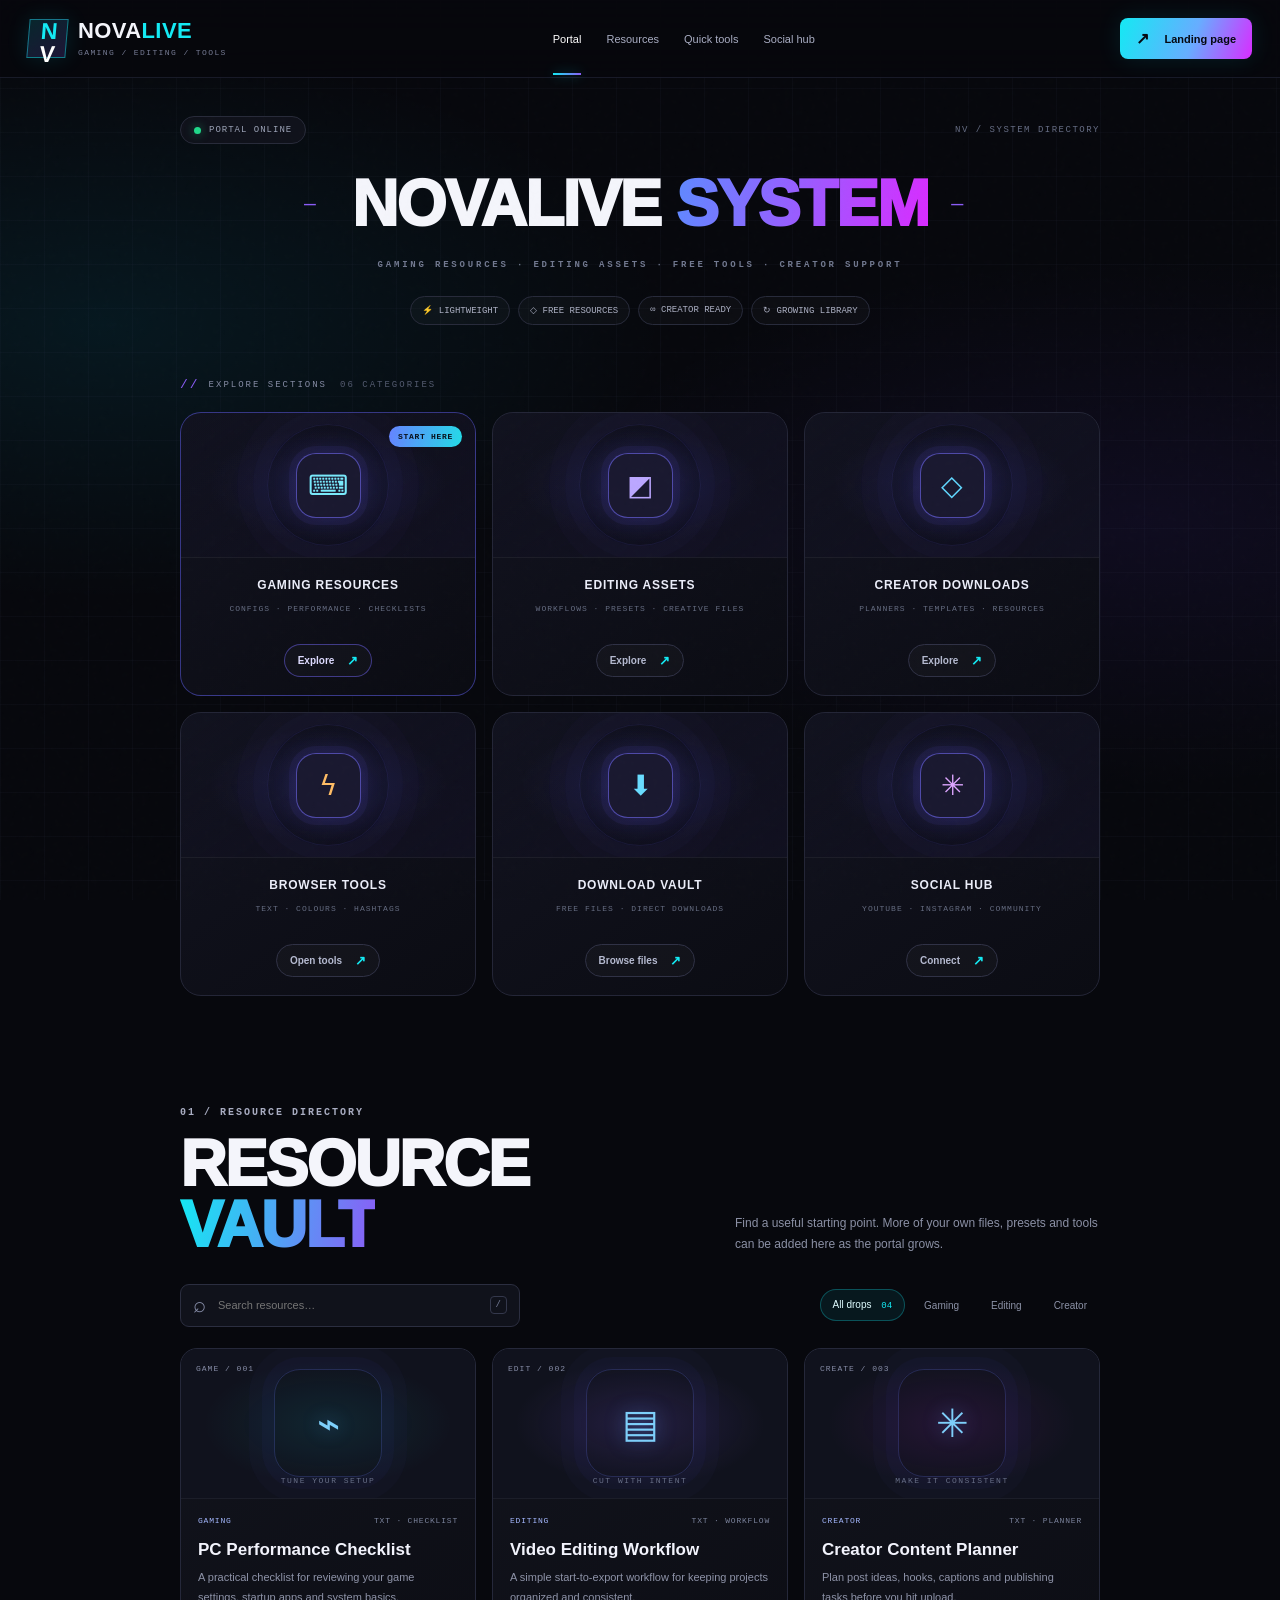
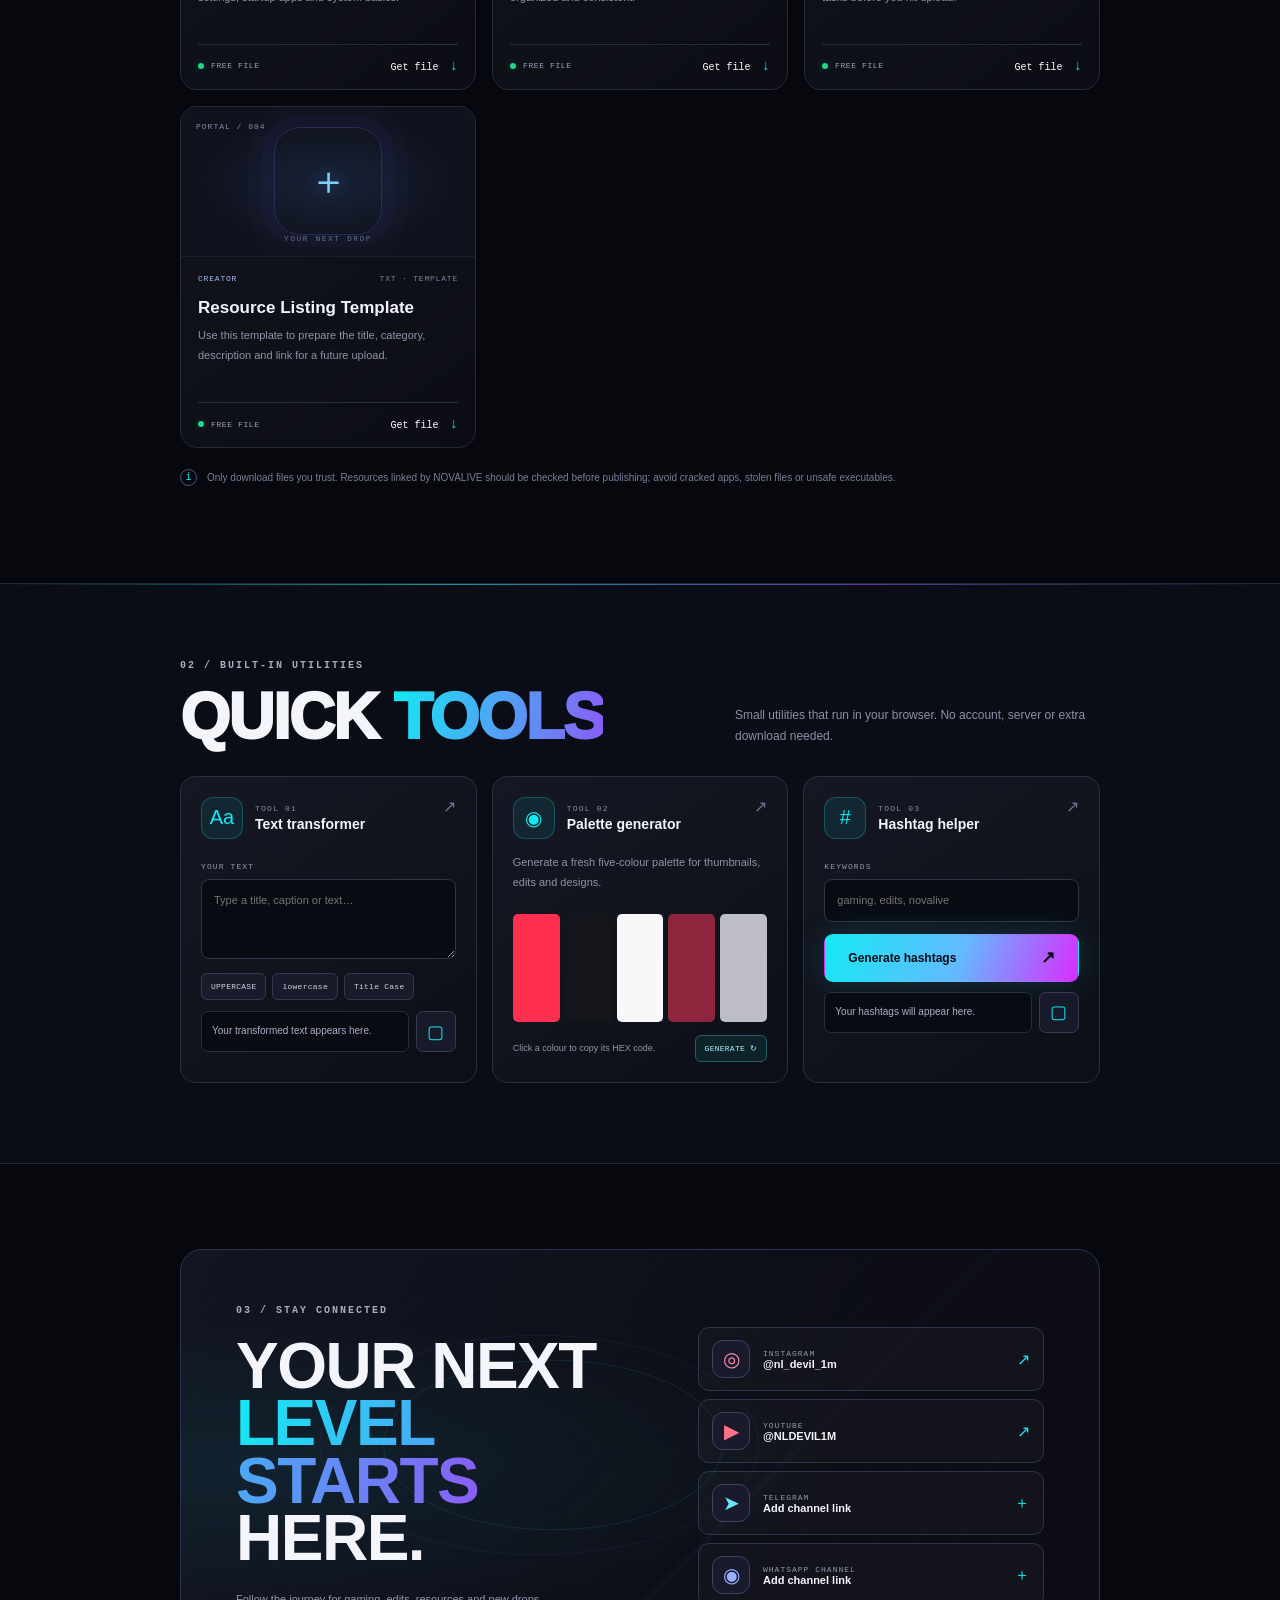
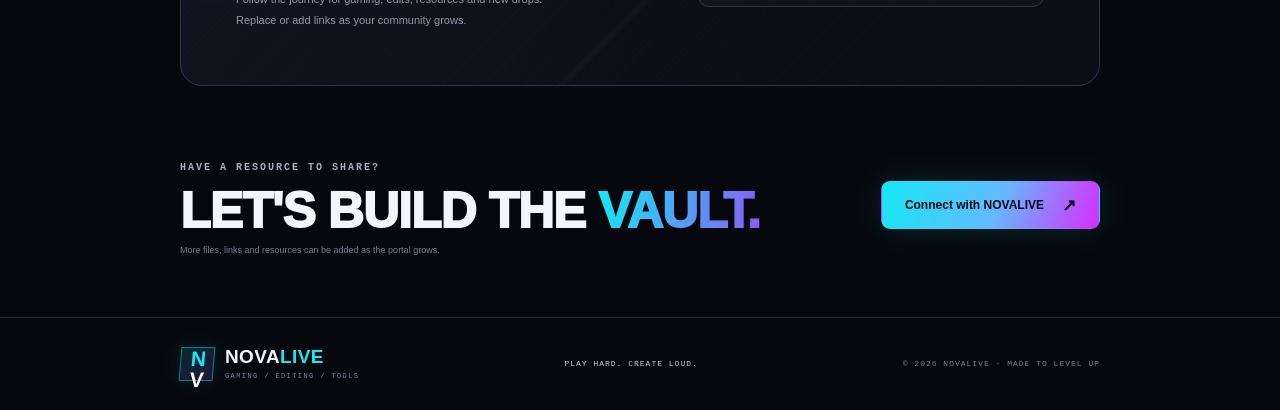
==== portal.html @ a4dc3723 "Add files via upload" ====
<!doctype html>
<html lang="en">
<head>
  <meta charset="utf-8">
  <meta name="viewport" content="width=device-width, initial-scale=1">
  <meta name="theme-color" content="#07080d">
  <meta name="description" content="NOVALIVE — a gaming, editing and creator resource portal for tools, downloads and social links.">
  <title>NOVALIVE System — Resource Portal</title>
  <link rel="icon" href="favicon.svg" type="image/svg+xml">
  <link rel="stylesheet" href="style.css">
  <script src="script.js" defer></script>
</head>
<body>
  <div class="noise" aria-hidden="true"></div>
  <header class="site-header">
    <a class="brand" href="index.html" aria-label="NOVALIVE landing page">
      <span class="brand-mark">N<span>V</span></span>
      <span class="brand-word">NOVA<span>LIVE</span><small>GAMING / EDITING / TOOLS</small></span>
    </a>
    <button class="menu-toggle" id="menuToggle" aria-label="Open navigation" aria-expanded="false"><span></span><span></span><span></span></button>
    <nav class="main-nav" id="mainNav" aria-label="Main navigation">
      <a href="#systems" class="nav-link active">Portal</a>
      <a href="#resources" class="nav-link">Resources</a>
      <a href="#tools" class="nav-link">Quick tools</a>
      <a href="#socials" class="nav-link">Social hub</a>
    </nav>
    <a class="header-cta" href="index.html"><span aria-hidden="true">↗</span> Landing page</a>
  </header>

  <main>

    <section class="systems-section section-wrap" id="systems">
      <div class="systems-topline"><span class="systems-status"><i></i> PORTAL ONLINE</span><span class="systems-code">NV / SYSTEM DIRECTORY</span></div>
      <div class="systems-title-wrap">
        <div class="systems-flourish" aria-hidden="true">—</div>
        <h2>NOVALIVE <span>SYSTEM</span></h2>
        <div class="systems-flourish" aria-hidden="true">—</div>
      </div>
      <p class="systems-subtitle">GAMING RESOURCES · EDITING ASSETS · FREE TOOLS · CREATOR SUPPORT</p>
      <div class="system-badges"><span>⚡ LIGHTWEIGHT</span><span>◇ FREE RESOURCES</span><span>∞ CREATOR READY</span><span>↻ GROWING LIBRARY</span></div>
      <div class="system-label"><span>//</span> EXPLORE SECTIONS <small>06 CATEGORIES</small></div>
      <div class="systems-grid">
        <a class="system-card system-card-featured" href="#resources" data-filter-link="gaming">
          <span class="system-featured-tag">START HERE</span><div class="system-card-art"><span class="system-icon">⌨</span></div>
          <div class="system-card-info"><h3>GAMING RESOURCES</h3><p>CONFIGS · PERFORMANCE · CHECKLISTS</p><span class="system-explore">Explore <b>↗</b></span></div>
        </a>
        <a class="system-card" href="#resources" data-filter-link="editing">
          <div class="system-card-art"><span class="system-icon">◩</span></div>
          <div class="system-card-info"><h3>EDITING ASSETS</h3><p>WORKFLOWS · PRESETS · CREATIVE FILES</p><span class="system-explore">Explore <b>↗</b></span></div>
        </a>
        <a class="system-card" href="#resources" data-filter-link="creator">
          <div class="system-card-art"><span class="system-icon">◇</span></div>
          <div class="system-card-info"><h3>CREATOR DOWNLOADS</h3><p>PLANNERS · TEMPLATES · RESOURCES</p><span class="system-explore">Explore <b>↗</b></span></div>
        </a>
        <a class="system-card" href="#tools">
          <div class="system-card-art"><span class="system-icon">ϟ</span></div>
          <div class="system-card-info"><h3>BROWSER TOOLS</h3><p>TEXT · COLOURS · HASHTAGS</p><span class="system-explore">Open tools <b>↗</b></span></div>
        </a>
        <a class="system-card" href="#resources">
          <div class="system-card-art"><span class="system-icon">⬇</span></div>
          <div class="system-card-info"><h3>DOWNLOAD VAULT</h3><p>FREE FILES · DIRECT DOWNLOADS</p><span class="system-explore">Browse files <b>↗</b></span></div>
        </a>
        <a class="system-card" href="#socials">
          <div class="system-card-art"><span class="system-icon">✳</span></div>
          <div class="system-card-info"><h3>SOCIAL HUB</h3><p>YOUTUBE · INSTAGRAM · COMMUNITY</p><span class="system-explore">Connect <b>↗</b></span></div>
        </a>
      </div>
    </section>

    <section class="section-wrap resources-section" id="resources">
      <div class="section-heading">
        <div><div class="eyebrow">01 / RESOURCE DIRECTORY</div><h2>RESOURCE <span>VAULT</span></h2></div>
        <p>Find a useful starting point. More of your own files, presets and tools can be added here as the portal grows.</p>
      </div>
      <div class="resource-controls">
        <label class="search-box"><span aria-hidden="true">⌕</span><input id="resourceSearch" type="search" placeholder="Search resources…" autocomplete="off" aria-label="Search resources"><kbd>/</kbd></label>
        <div class="filter-row" role="group" aria-label="Filter resources">
          <button class="filter-btn selected" data-filter="all">All drops <span>04</span></button>
          <button class="filter-btn" data-filter="gaming">Gaming</button>
          <button class="filter-btn" data-filter="editing">Editing</button>
          <button class="filter-btn" data-filter="creator">Creator</button>
        </div>
      </div>
      <div class="resource-grid" id="resourceGrid">
        <article class="resource-card" data-category="gaming" data-search="pc gaming optimization fps checklist performance windows setup">
          <div class="card-visual visual-gaming"><span class="visual-chip">GAME / 001</span><div class="visual-icon">⌁</div><span class="visual-caption">TUNE YOUR SETUP</span></div>
          <div class="card-content"><div class="card-meta"><span>GAMING</span><span>TXT · CHECKLIST</span></div><h3>PC Performance Checklist</h3><p>A practical checklist for reviewing your game settings, startup apps and system basics.</p><div class="card-bottom"><span class="free-label"><i></i> FREE FILE</span><a class="text-link" href="FPS-Optimization-Checklist.txt" download>Get file <span>↓</span></a></div></div>
        </article>
        <article class="resource-card" data-category="editing" data-search="video editing workflow project checklist export audio footage timeline">
          <div class="card-visual visual-editing"><span class="visual-chip">EDIT / 002</span><div class="visual-icon">▤</div><span class="visual-caption">CUT WITH INTENT</span></div>
          <div class="card-content"><div class="card-meta"><span>EDITING</span><span>TXT · WORKFLOW</span></div><h3>Video Editing Workflow</h3><p>A simple start-to-export workflow for keeping projects organized and consistent.</p><div class="card-bottom"><span class="free-label"><i></i> FREE FILE</span><a class="text-link" href="Video-Editing-Workflow.txt" download>Get file <span>↓</span></a></div></div>
        </article>
        <article class="resource-card" data-category="creator" data-search="creator content planner social post ideas shorts reels youtube schedule planning">
          <div class="card-visual visual-creator"><span class="visual-chip">CREATE / 003</span><div class="visual-icon">✳</div><span class="visual-caption">MAKE IT CONSISTENT</span></div>
          <div class="card-content"><div class="card-meta"><span>CREATOR</span><span>TXT · PLANNER</span></div><h3>Creator Content Planner</h3><p>Plan post ideas, hooks, captions and publishing tasks before you hit upload.</p><div class="card-bottom"><span class="free-label"><i></i> FREE FILE</span><a class="text-link" href="Creator-Content-Planner.txt" download>Get file <span>↓</span></a></div></div>
        </article>
        <article class="resource-card" data-category="creator" data-search="resource submission template add own file tool resource title link description category">
          <div class="card-visual visual-template"><span class="visual-chip">PORTAL / 004</span><div class="visual-icon">＋</div><span class="visual-caption">YOUR NEXT DROP</span></div>
          <div class="card-content"><div class="card-meta"><span>CREATOR</span><span>TXT · TEMPLATE</span></div><h3>Resource Listing Template</h3><p>Use this template to prepare the title, category, description and link for a future upload.</p><div class="card-bottom"><span class="free-label"><i></i> FREE FILE</span><a class="text-link" href="Resource-Listing-Template.txt" download>Get file <span>↓</span></a></div></div>
        </article>
      </div>
      <div class="empty-state" id="emptyState" hidden>No resources match that search. Try another keyword or category.</div>
      <div class="resource-note"><span class="note-icon">i</span><span>Only download files you trust. Resources linked by NOVALIVE should be checked before publishing; avoid cracked apps, stolen files or unsafe executables.</span></div>
    </section>

    <section class="tools-section" id="tools">
      <div class="section-wrap">
        <div class="section-heading">
          <div><div class="eyebrow">02 / BUILT-IN UTILITIES</div><h2>QUICK <span>TOOLS</span></h2></div>
          <p>Small utilities that run in your browser. No account, server or extra download needed.</p>
        </div>
        <div class="tools-grid">
          <article class="tool-panel text-tool">
            <div class="tool-heading"><div class="tool-icon">Aa</div><div><span class="tool-number">TOOL 01</span><h3>Text transformer</h3></div><span class="tool-arrow">↗</span></div>
            <label for="textInput" class="field-label">YOUR TEXT</label>
            <textarea id="textInput" rows="3" placeholder="Type a title, caption or text…"></textarea>
            <div class="tool-actions"><button class="mini-btn" data-case="upper">UPPERCASE</button><button class="mini-btn" data-case="lower">lowercase</button><button class="mini-btn" data-case="title">Title Case</button></div>
            <div class="tool-result-row"><div class="tool-result" id="textResult" aria-live="polite">Your transformed text appears here.</div><button class="copy-btn" id="copyText" aria-label="Copy transformed text" title="Copy result">▢</button></div>
          </article>
          <article class="tool-panel palette-tool">
            <div class="tool-heading"><div class="tool-icon">◉</div><div><span class="tool-number">TOOL 02</span><h3>Palette generator</h3></div><span class="tool-arrow">↗</span></div>
            <p class="tool-description">Generate a fresh five-colour palette for thumbnails, edits and designs.</p>
            <div class="palette-swatches" id="paletteSwatches" aria-label="Generated colour palette">
              <button class="swatch" data-color="#FF304F" style="--swatch:#FF304F"><span>#FF304F</span></button><button class="swatch" data-color="#15151C" style="--swatch:#15151C"><span>#15151C</span></button><button class="swatch" data-color="#F8F7FA" style="--swatch:#F8F7FA"><span>#F8F7FA</span></button><button class="swatch" data-color="#8D263C" style="--swatch:#8D263C"><span>#8D263C</span></button><button class="swatch" data-color="#BDBDC7" style="--swatch:#BDBDC7"><span>#BDBDC7</span></button>
            </div>
            <div class="palette-footer"><span id="paletteHint">Click a colour to copy its HEX code.</span><button class="mini-btn mini-btn-hot" id="generatePalette">GENERATE ↻</button></div>
          </article>
          <article class="tool-panel hashtag-tool">
            <div class="tool-heading"><div class="tool-icon">#</div><div><span class="tool-number">TOOL 03</span><h3>Hashtag helper</h3></div><span class="tool-arrow">↗</span></div>
            <label for="keywordInput" class="field-label">KEYWORDS</label>
            <input id="keywordInput" type="text" placeholder="gaming, edits, novalive">
            <button class="button button-primary full-button" id="makeHashtags">Generate hashtags <span>↗</span></button>
            <div class="tool-result-row hashtag-output-row"><div class="tool-result" id="hashtagResult" aria-live="polite">Your hashtags will appear here.</div><button class="copy-btn" id="copyHashtags" aria-label="Copy hashtags" title="Copy hashtags">▢</button></div>
          </article>
        </div>
      </div>
    </section>

    <section class="social-section section-wrap" id="socials">
      <div class="social-panel">
        <div class="social-orbit orbit-one"></div><div class="social-orbit orbit-two"></div>
        <div class="social-copy"><div class="eyebrow">03 / STAY CONNECTED</div><h2>YOUR NEXT<br><span>LEVEL STARTS</span><br>HERE.</h2><p>Follow the journey for gaming, edits, resources and new drops. Replace or add links as your community grows.</p></div>
        <div class="social-links" id="socialLinks">
          <a class="social-link" href="https://www.instagram.com/nl_devil_1m/" target="_blank" rel="noopener noreferrer"><span class="social-symbol instagram-symbol">◎</span><span><small>INSTAGRAM</small><strong>@nl_devil_1m</strong></span><span class="social-external">↗</span></a>
          <a class="social-link" href="https://www.youtube.com/@NLDEVIL1M" target="_blank" rel="noopener noreferrer"><span class="social-symbol youtube-symbol">▶</span><span><small>YOUTUBE</small><strong>@NLDEVIL1M</strong></span><span class="social-external">↗</span></a>
          <button class="social-link social-placeholder" type="button" data-platform="Telegram"><span class="social-symbol telegram-symbol">➤</span><span><small>TELEGRAM</small><strong>Add channel link</strong></span><span class="social-external">＋</span></button>
          <button class="social-link social-placeholder" type="button" data-platform="WhatsApp Channel"><span class="social-symbol whatsapp-symbol">◉</span><span><small>WHATSAPP CHANNEL</small><strong>Add channel link</strong></span><span class="social-external">＋</span></button>
        </div>
      </div>
    </section>

    <section class="join-strip section-wrap" id="submit">
      <div><span class="eyebrow">HAVE A RESOURCE TO SHARE?</span><h2>LET'S BUILD THE <span>VAULT.</span></h2></div>
      <a class="button button-primary" href="index.html#community">Connect with NOVALIVE <span>↗</span></a>
      <p class="join-note">More files, links and resources can be added as the portal grows.</p>
    </section>
  </main>

  <footer class="site-footer">
    <a class="brand footer-brand" href="#systems"><span class="brand-mark">N<span>V</span></span><span class="brand-word">NOVA<span>LIVE</span><small>GAMING / EDITING / TOOLS</small></span></a>
    <span class="footer-middle">PLAY HARD. CREATE LOUD.</span>
    <span class="footer-right">© <span id="year">2026</span> NOVALIVE · MADE TO LEVEL UP</span>
  </footer>
  <div class="toast" id="toast" role="status" aria-live="polite"></div>
</body>
</html>
---- style.css ----
:root{
  --bg:#07080d;--panel:#0e1018;--panel2:#11131d;--line:#24283a;--line-bright:#343955;
  --text:#f4f5fb;--muted:#8d91a5;--faint:#666b80;--cyan:#14e9f3;--cyan-soft:#67f5fb;
  --blue:#559aff;--purple:#8b5cf6;--magenta:#d92cff;--green:#20d88a;
  --max:920px;--display:'Arial Narrow','Roboto Condensed','Segoe UI',Arial,sans-serif;--body:Inter,'Segoe UI',Arial,sans-serif;--mono:'SFMono-Regular',Consolas,'Liberation Mono',monospace;
}
*{box-sizing:border-box}html{scroll-behavior:smooth;scroll-padding-top:90px}body{margin:0;background-color:var(--bg);background-image:linear-gradient(rgba(115,130,190,.035) 1px,transparent 1px),linear-gradient(90deg,rgba(115,130,190,.035) 1px,transparent 1px),radial-gradient(ellipse at 8% 36%,rgba(0,214,255,.08),transparent 34%),radial-gradient(ellipse at 89% 58%,rgba(115,64,255,.08),transparent 36%);background-size:44px 44px,44px 44px,auto,auto;background-attachment:fixed;color:var(--text);font-family:var(--body);overflow-x:hidden;position:relative}
body:before,body:after{content:none}
a{color:inherit;text-decoration:none}button,input,textarea{font:inherit}button,a{-webkit-tap-highlight-color:transparent}button{color:inherit}::selection{background:rgba(20,233,243,.32);color:white}.noise{position:fixed;inset:0;opacity:.025;pointer-events:none;z-index:10;background-image:url("data:image/svg+xml,%3Csvg viewBox='0 0 180 180' xmlns='http://www.w3.org/2000/svg'%3E%3Cfilter id='n'%3E%3CfeTurbulence type='fractalNoise' baseFrequency='.8' numOctaves='3' stitchTiles='stitch'/%3E%3C/filter%3E%3Crect width='100%25' height='100%25' filter='url(%23n)' opacity='.45'/%3E%3C/svg%3E")}
.section-wrap{width:min(var(--max),calc(100% - 56px));margin-inline:auto}
.site-header{height:78px;padding:0 max(28px,calc((100% - 1340px)/2));display:flex;align-items:center;gap:30px;position:sticky;top:0;z-index:20;background:rgba(7,8,13,.87);backdrop-filter:blur(20px);border-bottom:1px solid rgba(130,143,198,.15)}.brand{display:flex;align-items:center;gap:11px;min-width:220px}.brand-mark{width:39px;height:39px;display:grid;place-items:center;background:linear-gradient(145deg,rgba(20,233,243,.14),rgba(139,92,246,.18));border:1px solid rgba(20,233,243,.45);box-shadow:0 0 22px rgba(20,233,243,.12);font:800 23px/1 var(--display);letter-spacing:-2px;color:var(--cyan);transform:skew(-5deg)}.brand-mark span{color:#fff}.brand-word{font:900 22px/1 var(--display);letter-spacing:.4px}.brand-word>span{color:var(--cyan)}.brand-word small{display:block;margin-top:6px;color:#777d96;font:8px/1.2 var(--mono);letter-spacing:1.4px}.main-nav{display:flex;align-items:center;justify-content:center;gap:25px;margin-inline:auto}.nav-link{font-size:11px;color:#a9aec3;position:relative;padding:30px 0;transition:color .2s}.nav-link:hover,.nav-link.active{color:white}.nav-link.active:after{content:"";position:absolute;bottom:0;left:0;right:0;height:2px;background:linear-gradient(90deg,var(--cyan),var(--purple));box-shadow:0 0 12px rgba(20,233,243,.4)}.header-cta{display:flex;align-items:center;gap:16px;background:linear-gradient(110deg,var(--cyan),#67adff 55%,var(--magenta));color:#060911;padding:11px 16px;border-radius:8px;font-size:11px;font-weight:800;box-shadow:0 0 25px rgba(20,233,243,.11);white-space:nowrap}.header-cta span{font-size:16px}.menu-toggle{display:none;background:#11131d;border:1px solid var(--line-bright);border-radius:8px}
.hero{min-height:615px;display:flex;flex-direction:column;align-items:center;justify-content:center;position:relative;text-align:center;padding-top:68px;padding-bottom:80px}.hero:before{content:"";position:absolute;width:min(690px,95vw);height:360px;top:105px;left:50%;transform:translateX(-50%);background:radial-gradient(ellipse,rgba(40,89,255,.11),rgba(14,222,245,.045) 42%,transparent 72%);filter:blur(15px);pointer-events:none}.hero-copy{position:relative;z-index:1;max-width:870px}.eyebrow{font:800 10px/1.3 var(--mono);letter-spacing:2px;color:#a9adc2;text-transform:uppercase}.hero-eyebrow{display:inline-flex;align-items:center;gap:11px;border:1px solid rgba(20,233,243,.42);background:rgba(0,210,224,.055);color:var(--cyan);border-radius:999px;padding:10px 17px;box-shadow:0 0 25px rgba(0,220,240,.10);font-size:9px;letter-spacing:1.9px}.status-dot{width:6px;height:6px;border-radius:50%;background:var(--cyan);box-shadow:0 0 10px var(--cyan);display:inline-block}.status-dot-end{opacity:.65}.hero h1{font:950 clamp(68px,10vw,132px)/.88 var(--display);letter-spacing:-5px;margin:42px 0 18px;text-transform:uppercase;text-shadow:0 0 36px rgba(255,255,255,.035)}.hero h1 span{display:inline-block;background:linear-gradient(105deg,#5d7dff 8%,#ad45ff 88%);-webkit-background-clip:text;background-clip:text;color:transparent;text-shadow:none}.hero-subtitle{font:800 11px/1.5 var(--mono);letter-spacing:4px;color:#aeb3ca}.hero-subtitle b{color:var(--cyan);padding:0 5px}.hero-lede{max-width:660px;margin:24px auto 0;color:#9c9fb0;font-size:15px;line-height:1.85}.hero-badges{display:flex;justify-content:center;flex-wrap:wrap;gap:8px;margin:22px auto 0}.hero-badges span,.system-badges span{border:1px solid #282b3b;border-radius:999px;padding:8px 13px;background:rgba(255,255,255,.025);color:#adb1c4;font-size:10px;white-space:nowrap}.hero-actions{display:flex;justify-content:center;gap:12px;flex-wrap:wrap;margin-top:30px}.button{display:inline-flex;align-items:center;justify-content:center;gap:18px;min-height:48px;padding:0 23px;border:1px solid transparent;border-radius:9px;font-size:12px;font-weight:800;cursor:pointer;transition:transform .2s,border-color .2s,box-shadow .2s}.button:hover{transform:translateY(-2px)}.button span{font-size:17px}.button-primary{background:linear-gradient(110deg,var(--cyan),#63baff 53%,var(--magenta));color:#080912;box-shadow:0 0 32px rgba(20,233,243,.15)}.button-primary:hover{box-shadow:0 0 36px rgba(139,92,246,.25)}.button-ghost{background:rgba(255,255,255,.025);border-color:#2b2d3b;color:#d7d9e7}.button-ghost:hover{border-color:rgba(20,233,243,.4)}.hero-footnote{margin-top:30px;color:#777c91;font:9px var(--mono);letter-spacing:1.2px}.tiny-cross{color:var(--cyan);margin-right:7px}.hero-footnote strong{color:#e8e9f3}.hero-index{position:absolute;bottom:25px;left:0;right:0;display:flex;align-items:center;justify-content:center;gap:12px;color:#5b6075;font:9px var(--mono);letter-spacing:1.5px}.hero-index>span:first-child{color:var(--cyan)}.index-line{height:1px;width:46px;background:linear-gradient(90deg,var(--cyan),transparent)}
.ticker{height:45px;overflow:hidden;border-top:1px solid rgba(117,135,198,.16);border-bottom:1px solid rgba(117,135,198,.16);background:rgba(13,15,24,.72);display:flex;align-items:center;justify-content:center;gap:32px;color:#7d849f;font:9px var(--mono);letter-spacing:2.2px}.ticker-track{display:flex;align-items:center;justify-content:center;gap:28px;white-space:nowrap}.ticker-track b{font-size:12px;color:var(--cyan);font-weight:400}
.systems-section{padding-top:38px;padding-bottom:70px}.systems-topline{display:flex;align-items:center;justify-content:space-between;gap:20px}.systems-status{display:inline-flex;align-items:center;gap:8px;border:1px solid #282b3a;border-radius:999px;padding:8px 13px;background:#10121b;color:#9ca3b7;font:9px var(--mono);letter-spacing:1px}.systems-status i{display:block;width:7px;height:7px;border-radius:50%;background:var(--green);box-shadow:0 0 10px rgba(32,216,138,.5)}.systems-code{color:#666d84;font:9px var(--mono);letter-spacing:1.5px}.systems-title-wrap{display:flex;align-items:center;justify-content:center;gap:23px;margin-top:28px}.systems-title-wrap h2{margin:0;font:950 clamp(36px,5vw,66px)/1 var(--display);letter-spacing:-1.8px;text-align:center}.systems-title-wrap h2 span{background:linear-gradient(100deg,#5e8bff,var(--magenta));-webkit-background-clip:text;background-clip:text;color:transparent}.systems-flourish{color:var(--purple);font:20px var(--mono);width:25px;overflow:hidden}.systems-subtitle{text-align:center;margin:21px 0 0;color:#727990;font:800 9px var(--mono);letter-spacing:2.8px;line-height:1.9}.system-badges{display:flex;justify-content:center;gap:8px;flex-wrap:wrap;margin-top:22px}.system-badges span{font:9px var(--mono);padding:8px 11px}.system-label{display:flex;align-items:center;gap:9px;margin:52px 0 20px;color:#858ba4;font:9px var(--mono);letter-spacing:2px}.system-label>span{color:var(--purple);font-size:13px}.system-label small{margin-left:4px;color:#545b70;font-size:9px}.systems-grid{display:grid;grid-template-columns:repeat(3,minmax(0,1fr));gap:16px}.system-card{position:relative;display:flex;flex-direction:column;border-radius:21px;overflow:hidden;min-width:0;background:linear-gradient(145deg,rgba(19,20,33,.95),rgba(11,12,19,.98));border:1px solid #242637;transition:transform .22s,border-color .22s,box-shadow .22s}.system-card:hover{transform:translateY(-4px);border-color:rgba(112,99,255,.65);box-shadow:0 12px 35px rgba(3,3,9,.35),0 0 30px rgba(92,74,255,.08)}.system-card-featured{border-color:rgba(101,100,255,.48)}.system-featured-tag{position:absolute;right:13px;top:13px;z-index:1;padding:6px 9px;border-radius:999px;background:linear-gradient(100deg,#6683ff,#24dbe7);color:#09101b;font:900 8px var(--mono);letter-spacing:.7px}.system-card-art{height:145px;display:grid;place-items:center;position:relative;overflow:hidden;border-bottom:1px solid rgba(255,255,255,.055);background:radial-gradient(ellipse at center,rgba(74,75,204,.16),transparent 57%),linear-gradient(145deg,rgba(15,16,28,.3),rgba(18,17,35,.75))}.system-card-art:before{content:"";position:absolute;width:120px;height:120px;border-radius:50%;border:1px solid rgba(111,102,255,.10);box-shadow:0 0 0 14px rgba(92,78,255,.025),0 0 0 30px rgba(92,78,255,.02)}.system-icon{width:65px;height:65px;display:grid;place-items:center;border-radius:20px;background:#1a1930;border:1px solid rgba(118,110,255,.58);box-shadow:0 0 0 7px rgba(112,99,255,.07),0 0 28px rgba(104,86,255,.17);font-size:28px;color:#79e9fb;position:relative}.system-card:nth-child(2) .system-icon{color:#bba7ff}.system-card:nth-child(3) .system-icon{color:#62d8ff}.system-card:nth-child(4) .system-icon{color:#ffbd65}.system-card:nth-child(5) .system-icon{color:#69dcff}.system-card:nth-child(6) .system-icon{color:#dda5ff}.system-card-info{padding:20px 17px 18px;text-align:center;display:flex;flex-direction:column;align-items:center;flex:1}.system-card-info h3{margin:0;color:#ebedf9;font:900 12px var(--display);letter-spacing:.8px}.system-card-info p{margin:10px 0 16px;color:#666d82;font:8px var(--mono);letter-spacing:1px;line-height:1.7;min-height:26px}.system-explore{display:inline-flex;align-items:center;justify-content:center;gap:13px;margin-top:auto;border:1px solid #303246;background:rgba(255,255,255,.025);border-radius:999px;padding:8px 13px;color:#b5bad0;font-size:10px;font-weight:700}.system-explore b{color:var(--cyan);font-size:13px}.system-card:hover .system-explore{border-color:#6b61d2;color:white}.system-card-featured .system-explore{border-color:rgba(116,104,255,.48);color:#dedbff}
.resources-section{padding-top:40px;padding-bottom:30px}.section-heading{display:flex;align-items:end;justify-content:space-between;gap:35px;margin-bottom:28px}.section-heading h2{font:950 clamp(43px,5vw,65px)/.95 var(--display);letter-spacing:-1.8px;margin:15px 0 0}.section-heading h2 span{background:linear-gradient(100deg,var(--cyan),var(--purple));-webkit-background-clip:text;background-clip:text;color:transparent}.section-heading>p{max-width:365px;margin:0;color:#8b90a5;font-size:12px;line-height:1.8}.resource-controls{display:flex;justify-content:space-between;align-items:center;gap:20px;margin-bottom:21px}.search-box{flex:0 1 340px;display:flex;align-items:center;gap:10px;border:1px solid #2b2e40;background:#10121b;border-radius:9px;padding:0 12px;min-height:43px;color:#868da8}.search-box>span{font-size:22px}.search-box input{width:100%;background:transparent;border:0;outline:0;color:white;font-size:11px;min-width:0}.search-box kbd{font:9px var(--mono);border:1px solid #34384c;border-radius:4px;padding:3px 5px;color:#777f99}.filter-row{display:flex;gap:6px;flex-wrap:wrap}.filter-btn{cursor:pointer;border:1px solid transparent;border-radius:999px;background:transparent;color:#8c92a7;padding:9px 12px;font-size:10px;transition:.2s}.filter-btn:hover,.filter-btn.selected{background:rgba(20,233,243,.07);border-color:rgba(20,233,243,.28);color:#dffcff}.filter-btn span{margin-left:7px;color:var(--cyan);font:9px var(--mono)}.resource-grid{display:grid;grid-template-columns:repeat(3,minmax(0,1fr));gap:16px}.resource-card{min-width:0;display:flex;flex-direction:column;background:linear-gradient(145deg,#12141d,#0c0d14);border:1px solid #25283a;border-radius:17px;overflow:hidden;transition:transform .2s,border-color .2s,box-shadow .2s}.resource-card:hover{transform:translateY(-3px);border-color:#5149a0;box-shadow:0 14px 30px rgba(0,0,0,.25)}.resource-card[hidden]{display:none}.card-visual{height:150px;position:relative;display:flex;align-items:center;justify-content:center;overflow:hidden;border-bottom:1px solid rgba(255,255,255,.05);background:radial-gradient(ellipse at center,rgba(47,116,218,.13),transparent 60%),#10121d}.card-visual:before{content:"";width:106px;height:106px;border:1px solid rgba(103,121,255,.23);border-radius:26px;position:absolute;box-shadow:0 0 0 12px rgba(102,102,255,.035),0 0 0 25px rgba(102,102,255,.022)}.visual-gaming{background:radial-gradient(ellipse at center,rgba(20,233,243,.09),transparent 60%),#10121d}.visual-editing{background:radial-gradient(ellipse at center,rgba(139,92,246,.16),transparent 60%),#10121d}.visual-creator{background:radial-gradient(ellipse at center,rgba(217,44,255,.1),transparent 60%),#10121d}.visual-template{background:radial-gradient(ellipse at center,rgba(85,154,255,.12),transparent 60%),#10121d}.visual-chip{position:absolute;top:15px;left:15px;color:#878da7;font:8px var(--mono);letter-spacing:1px}.visual-icon{font-size:39px;color:#7ecffa;text-shadow:0 0 20px rgba(86,156,255,.4);z-index:1}.visual-caption{position:absolute;bottom:13px;color:#686f87;font:8px var(--mono);letter-spacing:1.5px}.card-content{display:flex;flex-direction:column;flex:1;padding:17px 17px 15px}.card-meta{display:flex;justify-content:space-between;gap:8px;align-items:center;color:#7c849d;font:8px var(--mono);letter-spacing:.8px}.card-meta span:first-child{color:#a5b9ff}.card-content h3{font:850 17px/1.25 var(--display);margin:14px 0 8px;color:#f2f3fc}.card-content p{font-size:11px;line-height:1.8;color:#8e93a8;min-height:58px;margin:0 0 18px}.card-bottom{display:flex;align-items:center;justify-content:space-between;border-top:1px solid #292c3e;padding-top:13px;gap:7px;margin-top:auto}.free-label{display:flex;align-items:center;gap:7px;font:8px var(--mono);letter-spacing:.6px;color:#9ba2ba;white-space:nowrap}.free-label i{width:6px;height:6px;border-radius:50%;background:var(--green);box-shadow:0 0 8px rgba(32,216,138,.3)}.text-link{font:10px var(--mono);white-space:nowrap;color:white}.text-link span{color:var(--cyan);font-size:14px;margin-left:5px}.text-link:hover{color:var(--cyan)}.empty-state{padding:35px;text-align:center;border:1px dashed #3a3d53;border-radius:12px;color:#979db2;font-size:12px}.resource-note{display:flex;gap:10px;align-items:flex-start;margin:21px 0 67px;color:#797f95;font-size:10px;line-height:1.7}.note-icon{flex:0 0 17px;width:17px;height:17px;border:1px solid #4d5480;color:var(--cyan);border-radius:50%;display:grid;place-items:center;font:10px var(--mono)}
.tools-section{background:rgba(12,14,23,.8);border-top:1px solid #23273a;border-bottom:1px solid #23273a;padding:75px 0 80px;position:relative}.tools-section:before{content:"";position:absolute;top:0;left:0;right:0;height:1px;background:linear-gradient(90deg,transparent,var(--cyan),var(--purple),transparent);opacity:.6}.tools-section .section-heading{margin-bottom:28px}.tools-grid{display:grid;grid-template-columns:repeat(3,minmax(0,1fr));gap:15px}.tool-panel{background:linear-gradient(145deg,#151723,#0d0f17);border:1px solid #2b2e43;border-radius:15px;padding:20px;min-width:0}.tool-heading{display:flex;align-items:center;gap:12px;margin-bottom:23px}.tool-icon{width:42px;height:42px;display:grid;place-items:center;background:rgba(20,233,243,.08);border:1px solid rgba(20,233,243,.25);border-radius:12px;color:var(--cyan);font:20px var(--display)}.tool-number{display:block;color:#858ca6;font:8px var(--mono);letter-spacing:1.2px}.tool-heading h3{font-size:14px;margin:3px 0 0}.tool-arrow{margin-left:auto;align-self:flex-start;color:#6f7692}.field-label{display:block;font:8px var(--mono);letter-spacing:1.1px;color:#9299b2;margin-bottom:8px}.tool-panel textarea,.tool-panel input{width:100%;resize:vertical;background:#090b12;color:#f5f7ff;border:1px solid #303449;padding:11px 12px;outline:0;font-size:11px;line-height:1.7;border-radius:8px}.tool-panel textarea:focus,.tool-panel input:focus{border-color:var(--cyan)}.tool-actions{display:flex;gap:6px;flex-wrap:wrap;margin-top:10px}.mini-btn{background:#181b29;border:1px solid #353950;color:#cfd3e5;padding:8px 9px;font:8px var(--mono);letter-spacing:.25px;border-radius:6px;cursor:pointer;transition:.2s}.mini-btn:hover{border-color:var(--cyan);color:#fff}.mini-btn-hot{background:rgba(20,233,243,.08);border-color:#285d6a;color:#a5f7ff}.tool-result-row{display:flex;gap:7px;align-items:stretch;margin-top:11px}.tool-result{background:#090b12;border:1px solid #292d40;border-radius:7px;padding:10px;min-height:41px;flex:1;min-width:0;font-size:10px;line-height:1.7;color:#a9b0c8;overflow-wrap:anywhere}.copy-btn{width:40px;flex:0 0 40px;background:#171a28;border:1px solid #363a52;border-radius:7px;color:var(--cyan);cursor:pointer;font-size:18px}.copy-btn:hover{border-color:var(--cyan)}.tool-description{font-size:11px;line-height:1.8;color:#8d93a8;margin:-9px 0 21px}.palette-swatches{height:108px;display:grid;grid-template-columns:repeat(5,1fr);gap:5px}.swatch{position:relative;border:0;border-radius:5px;padding:0;background:var(--swatch);cursor:pointer;min-width:0;overflow:hidden}.swatch span{position:absolute;bottom:0;left:0;right:0;text-align:center;background:rgba(0,0,0,.68);color:#fff;padding:5px 1px;font:7px var(--mono);opacity:0;transition:opacity .15s}.swatch:hover span,.swatch:focus-visible span{opacity:1}.palette-footer{display:flex;justify-content:space-between;align-items:center;gap:8px;margin-top:13px}.palette-footer>span{font-size:9px;color:#8f95aa}.full-button{width:100%;margin-top:12px;justify-content:space-between}.hashtag-output-row{margin-top:10px}
.social-section{padding-top:85px;padding-bottom:70px}.social-panel{position:relative;display:grid;grid-template-columns:1fr .85fr;gap:55px;align-items:center;overflow:hidden;border:1px solid #2c3453;border-radius:22px;background:radial-gradient(ellipse at 10% 50%,rgba(20,233,243,.07),transparent 48%),linear-gradient(110deg,#121522,#0c0d15 70%);padding:54px 55px}.social-panel:before{content:"";position:absolute;inset:0;opacity:.45;background:linear-gradient(135deg,transparent 0 60%,rgba(133,105,255,.08) 60% 60.5%,transparent 60.5%),repeating-linear-gradient(135deg,transparent 0 27px,rgba(255,255,255,.018) 28px 29px)}.social-orbit{position:absolute;border:1px solid rgba(20,233,243,.15);border-radius:50%;width:340px;height:340px;left:22%;top:45%;transform:translateY(-50%) scaleY(.5);pointer-events:none}.orbit-two{width:440px;height:440px;left:15%;border-color:rgba(137,96,255,.12)}.social-copy,.social-links{z-index:1;position:relative}.social-copy h2{font:950 clamp(43px,5vw,66px)/.9 var(--display);font-weight:900;letter-spacing:-1.5px;margin:21px 0}.social-copy h2 span{background:linear-gradient(100deg,var(--cyan),var(--purple));-webkit-background-clip:text;background-clip:text;color:transparent}.social-copy p{max-width:340px;font-size:11px;color:#9298ad;line-height:1.9;margin:0}.social-links{display:grid;gap:8px}.social-link{display:flex;align-items:center;text-align:left;gap:13px;width:100%;padding:12px 13px;background:rgba(255,255,255,.025);border:1px solid #30344a;border-radius:11px;transition:.2s;min-width:0}.social-link:hover{background:rgba(20,233,243,.05);border-color:rgba(20,233,243,.4)}.whatsapp-symbol{color:#29dd83}.social-symbol{width:38px;height:38px;display:grid;place-items:center;border:1px solid #3b4360;background:#191a2b;border-radius:11px;font-size:20px;color:#9aafff;flex:0 0 38px}.instagram-symbol{color:#fb8cae}.youtube-symbol{color:#ff7288}.discord-symbol{color:#b6a3ff}.telegram-symbol{color:#69e5fa}.social-link>span:nth-child(2){display:flex;flex-direction:column;min-width:0}.social-link small{font:8px var(--mono);letter-spacing:1px;color:#9299b0}.social-link strong{font-size:11px;white-space:nowrap;overflow:hidden;text-overflow:ellipsis;font-weight:700}.social-external{margin-left:auto;color:var(--cyan);font-size:16px}.social-placeholder{cursor:pointer;color:inherit;font-family:inherit}.join-strip{padding:0 0 62px;display:grid;grid-template-columns:1fr auto;align-items:center;column-gap:25px}.join-strip h2{font:950 clamp(35px,4vw,50px)/1 var(--display);letter-spacing:-1px;margin:12px 0 0}.join-strip h2 span{background:linear-gradient(100deg,var(--cyan),var(--purple));-webkit-background-clip:text;background-clip:text;color:transparent}.join-strip .button{grid-column:2;grid-row:1 / span 2}.join-note{grid-column:1;color:#777e94;font-size:9px;margin:9px 0 0}.join-note code{color:#b2b8d0}.site-footer{min-height:93px;border-top:1px solid #23273a;padding:20px max(26px,calc((100% - var(--max))/2));display:flex;align-items:center;justify-content:space-between;gap:25px;background:rgba(8,9,14,.65)}.footer-brand{min-width:0}.footer-brand .brand-mark{width:34px;height:34px;font-size:21px}.footer-brand .brand-word{font-size:19px}.footer-brand .brand-word small{font-size:7px}.footer-middle,.footer-right{font:8px var(--mono);letter-spacing:1px;color:#777e94}.footer-middle{color:#c6cce0}.toast{position:fixed;bottom:22px;left:50%;transform:translate(-50%,20px);z-index:50;background:#e9fbff;color:#10111b;padding:11px 16px;font-size:11px;box-shadow:0 8px 30px #0007;opacity:0;pointer-events:none;transition:.25s;max-width:calc(100% - 32px);text-align:center;border-radius:8px}.toast.show{opacity:1;transform:translate(-50%,0)}.full-button:focus-visible,.button:focus-visible,button:focus-visible,a:focus-visible,input:focus-visible,textarea:focus-visible{outline:2px solid var(--cyan);outline-offset:3px}
@media(min-width:1300px){.hero{min-height:650px}}
@media(max-width:1000px){.site-header{gap:16px}.brand{min-width:195px}.main-nav{gap:15px}.resource-grid{grid-template-columns:repeat(2,minmax(0,1fr))}.tools-grid{grid-template-columns:1fr 1fr}.hashtag-tool{grid-column:1/-1}.social-panel{gap:30px;padding:42px 32px}.systems-grid{gap:12px}.system-card-art{height:145px}}
@media(max-width:700px){.site-header{height:70px;padding:0 18px}.brand{min-width:0;margin-right:auto}.brand-mark{width:36px;height:36px;font-size:22px}.brand-word{font-size:20px}.header-cta{display:none}.menu-toggle{display:flex;width:38px;height:38px;flex-direction:column;gap:5px;align-items:center;justify-content:center;cursor:pointer}.menu-toggle span{width:16px;height:2px;background:#eef1ff}.main-nav{display:none;position:absolute;top:69px;left:0;right:0;flex-direction:column;align-items:stretch;gap:0;background:#0d0f17;border-bottom:1px solid #30344a;padding:8px 18px 15px}.main-nav.open{display:flex}.nav-link{padding:12px 4px;border-bottom:1px solid #24283a}.nav-link.active:after{display:none}.section-wrap{width:calc(100% - 36px)}.hero{min-height:0;padding-top:63px;padding-bottom:76px}.hero-eyebrow{font-size:8px;letter-spacing:1.1px;padding:9px 11px}.hero h1{font-size:clamp(57px,15vw,95px);letter-spacing:-3px;margin-top:36px}.hero-subtitle{font-size:9px;letter-spacing:1.7px}.hero-lede{font-size:13px;line-height:1.8}.hero-badges{gap:6px}.hero-badges span{font-size:9px;padding:7px 9px}.hero-actions{gap:9px}.button{min-height:45px;padding:0 15px;font-size:11px}.hero-index{bottom:19px;font-size:8px}.ticker{height:40px;justify-content:flex-start}.ticker-track{gap:18px;font-size:8px;letter-spacing:1.4px}.systems-section{padding-top:48px;padding-bottom:47px}.systems-topline{align-items:flex-start}.systems-status{font-size:8px}.systems-code{font-size:8px;letter-spacing:.8px;text-align:right;padding-top:7px}.systems-title-wrap{gap:9px;margin-top:26px}.systems-title-wrap h2{font-size:clamp(31px,8.5vw,48px);letter-spacing:-1px}.systems-flourish{width:12px;font-size:14px}.systems-subtitle{font-size:8px;letter-spacing:1.25px;margin-top:17px}.system-badges{gap:6px;margin-top:18px}.system-badges span{font-size:8px;padding:7px 8px}.system-label{margin:37px 0 15px;font-size:8px}.systems-grid{grid-template-columns:repeat(2,minmax(0,1fr));gap:10px}.system-card{border-radius:15px}.system-card-art{height:112px}.system-card-art:before{width:77px;height:77px}.system-icon{width:49px;height:49px;border-radius:15px;font-size:23px}.system-card-info{padding:14px 8px 12px}.system-card-info h3{font-size:10px;letter-spacing:.2px}.system-card-info p{font-size:7px;letter-spacing:.3px;min-height:34px;margin:8px 0 11px}.system-explore{font-size:9px;padding:7px 10px;gap:8px}.system-featured-tag{font-size:7px;right:7px;top:7px;padding:5px 6px}.resources-section{padding-top:22px}.section-heading{display:block;margin-bottom:24px}.section-heading h2{font-size:48px}.section-heading>p{margin-top:17px;font-size:11px}.resource-controls{align-items:stretch;flex-direction:column;gap:12px}.search-box{flex-basis:auto;min-height:42px}.filter-row{justify-content:flex-start}.filter-btn{padding:8px 9px;font-size:9px}.resource-grid{grid-template-columns:1fr}.card-visual{height:160px}.card-content p{min-height:0}.resource-note{margin-bottom:50px}.tools-section{padding:55px 0}.tools-grid{grid-template-columns:1fr}.hashtag-tool{grid-column:auto}.social-section{padding-top:55px;padding-bottom:48px}.social-panel{grid-template-columns:1fr;gap:26px;padding:30px 20px;border-radius:17px}.social-copy h2{font-size:56px}.social-orbit{left:45%;top:17%}.orbit-two{left:35%}.join-strip{grid-template-columns:1fr;padding-bottom:45px}.join-strip .button{grid-column:1;grid-row:auto;justify-self:start;margin-top:22px}.join-note{grid-column:1}.site-footer{padding:20px 18px;flex-wrap:wrap;gap:15px}.footer-middle{display:none}.footer-right{font-size:7px}}
@media(max-width:390px){.hero h1{font-size:54px}.hero-actions{flex-direction:column;align-items:stretch}.systems-status{letter-spacing:.3px}.systems-code{letter-spacing:0}.system-card-info h3{font-size:9px}.system-card-info p{font-size:6.5px}.section-heading h2{font-size:42px}}
@media(prefers-reduced-motion:reduce){*,*:before,*:after{scroll-behavior:auto!important;animation-duration:.01ms!important;animation-iteration-count:1!important;transition-duration:.01ms!important}}
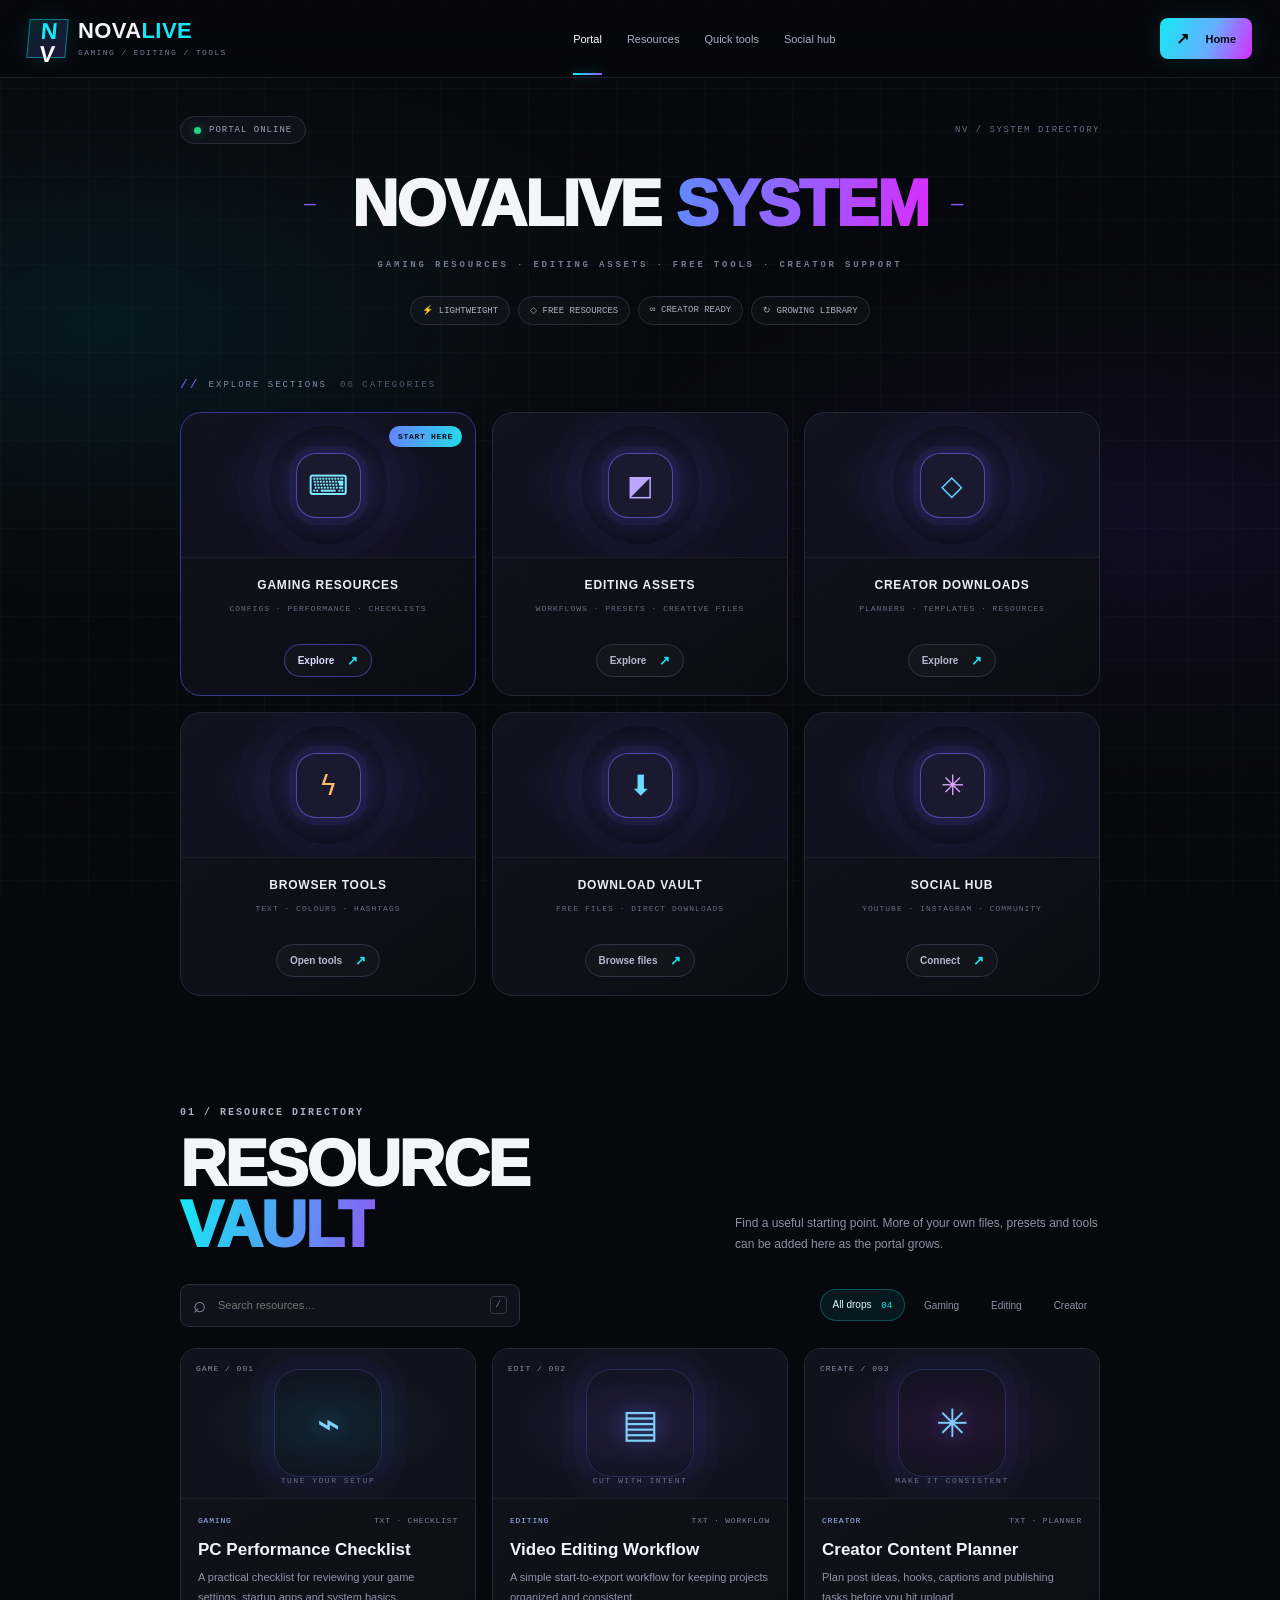
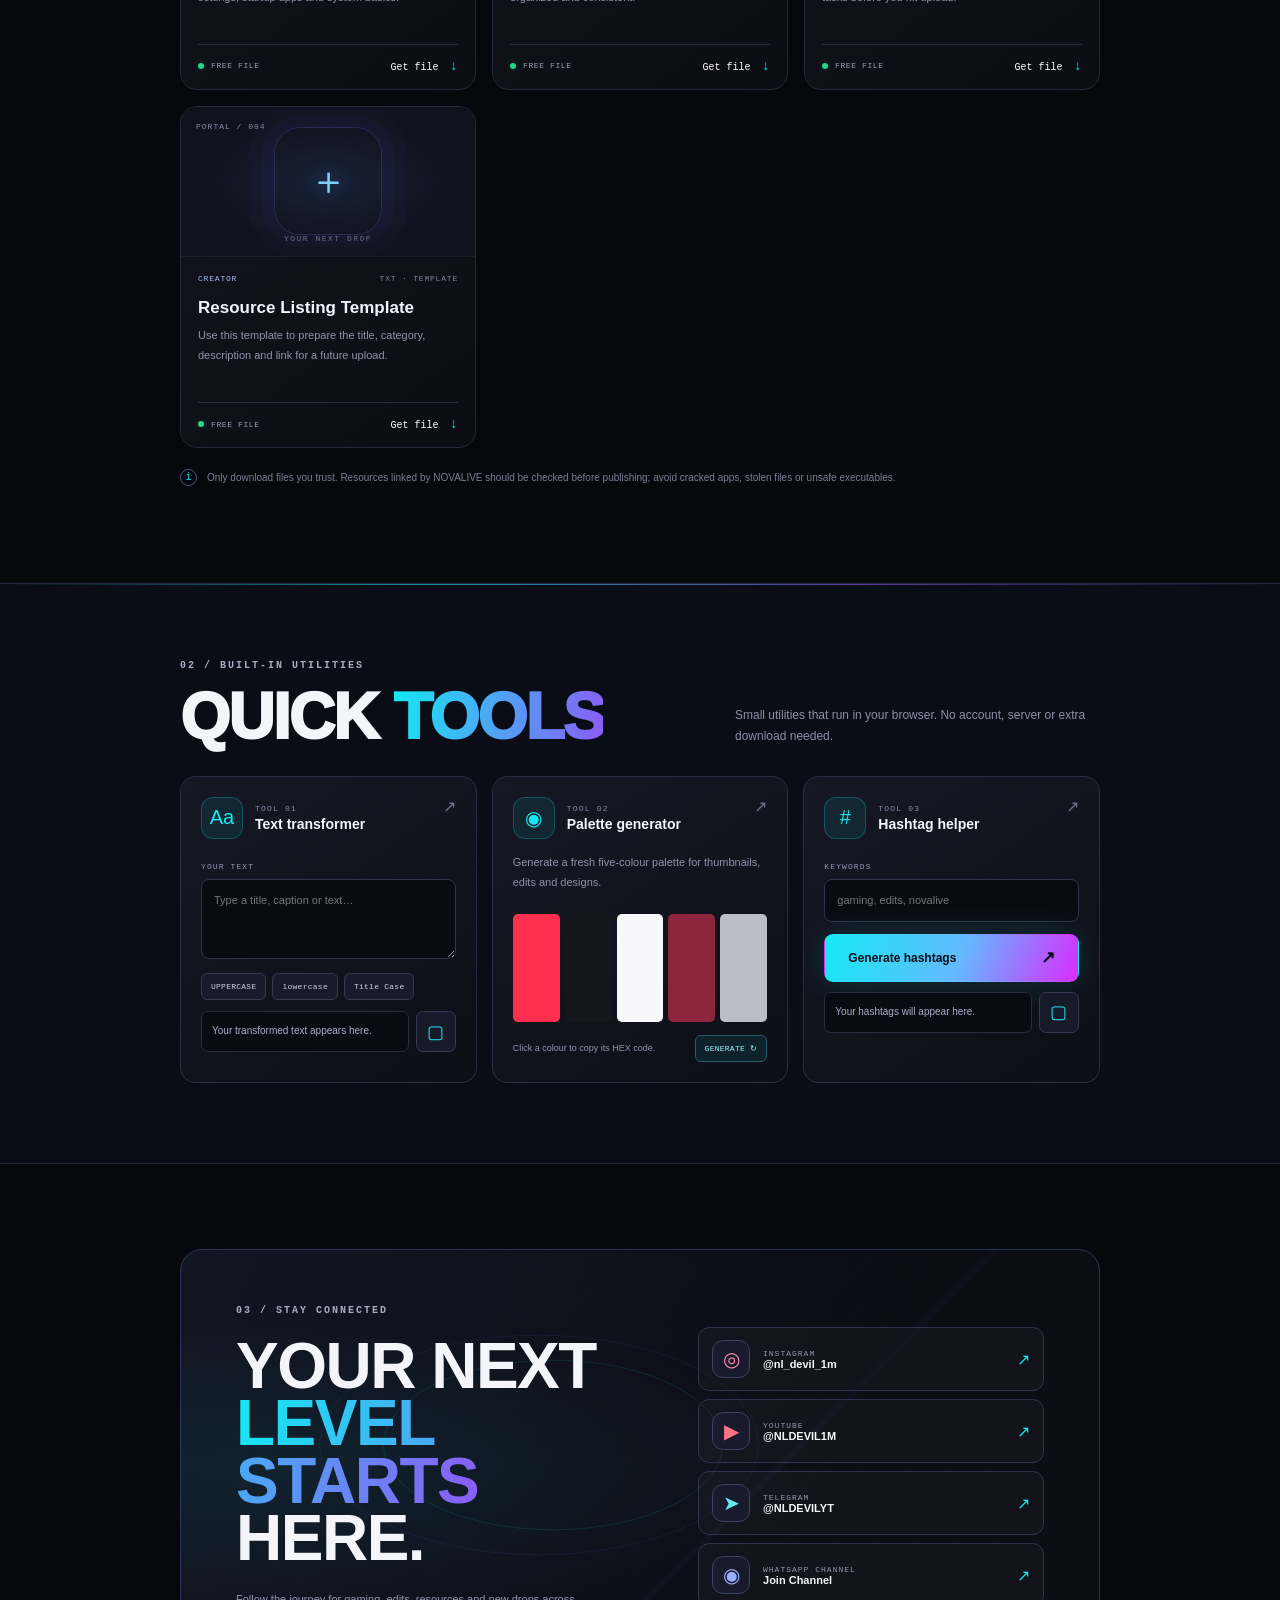
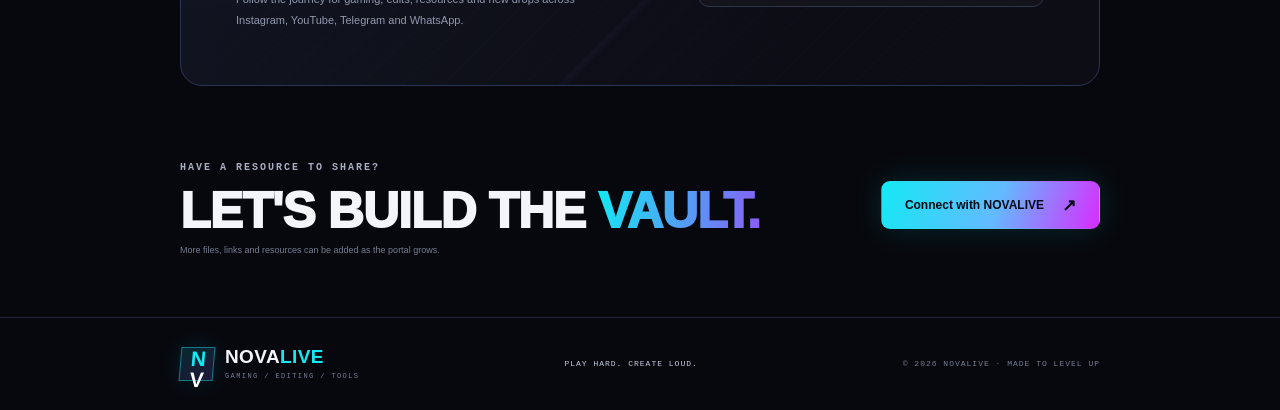
==== commit 1f170768: "Add files via upload" ====
--- a/portal.html
+++ b/portal.html
@@ -24,7 +24,7 @@
       <a href="#tools" class="nav-link">Quick tools</a>
       <a href="#socials" class="nav-link">Social hub</a>
     </nav>
-    <a class="header-cta" href="index.html"><span aria-hidden="true">↗</span> Landing page</a>
+    <a class="header-cta" href="index.html"><span aria-hidden="true">↗</span> Home</a>
   </header>
 
   <main>
@@ -139,12 +139,12 @@
     <section class="social-section section-wrap" id="socials">
       <div class="social-panel">
         <div class="social-orbit orbit-one"></div><div class="social-orbit orbit-two"></div>
-        <div class="social-copy"><div class="eyebrow">03 / STAY CONNECTED</div><h2>YOUR NEXT<br><span>LEVEL STARTS</span><br>HERE.</h2><p>Follow the journey for gaming, edits, resources and new drops. Replace or add links as your community grows.</p></div>
+        <div class="social-copy"><div class="eyebrow">03 / STAY CONNECTED</div><h2>YOUR NEXT<br><span>LEVEL STARTS</span><br>HERE.</h2><p>Follow the journey for gaming, edits, resources and new drops across Instagram, YouTube, Telegram and WhatsApp.</p></div>
         <div class="social-links" id="socialLinks">
           <a class="social-link" href="https://www.instagram.com/nl_devil_1m/" target="_blank" rel="noopener noreferrer"><span class="social-symbol instagram-symbol">◎</span><span><small>INSTAGRAM</small><strong>@nl_devil_1m</strong></span><span class="social-external">↗</span></a>
           <a class="social-link" href="https://www.youtube.com/@NLDEVIL1M" target="_blank" rel="noopener noreferrer"><span class="social-symbol youtube-symbol">▶</span><span><small>YOUTUBE</small><strong>@NLDEVIL1M</strong></span><span class="social-external">↗</span></a>
-          <button class="social-link social-placeholder" type="button" data-platform="Telegram"><span class="social-symbol telegram-symbol">➤</span><span><small>TELEGRAM</small><strong>Add channel link</strong></span><span class="social-external">＋</span></button>
-          <button class="social-link social-placeholder" type="button" data-platform="WhatsApp Channel"><span class="social-symbol whatsapp-symbol">◉</span><span><small>WHATSAPP CHANNEL</small><strong>Add channel link</strong></span><span class="social-external">＋</span></button>
+          <a class="social-link" href="https://t.me/NLDEVILYT" target="_blank" rel="noopener noreferrer"><span class="social-symbol telegram-symbol">➤</span><span><small>TELEGRAM</small><strong>@NLDEVILYT</strong></span><span class="social-external">↗</span></a>
+          <a class="social-link" href="https://whatsapp.com/channel/0029VbDeqkmLo4hifYfKWw1j" target="_blank" rel="noopener noreferrer"><span class="social-symbol whatsapp-symbol">◉</span><span><small>WHATSAPP CHANNEL</small><strong>Join Channel</strong></span><span class="social-external">↗</span></a>
         </div>
       </div>
     </section>
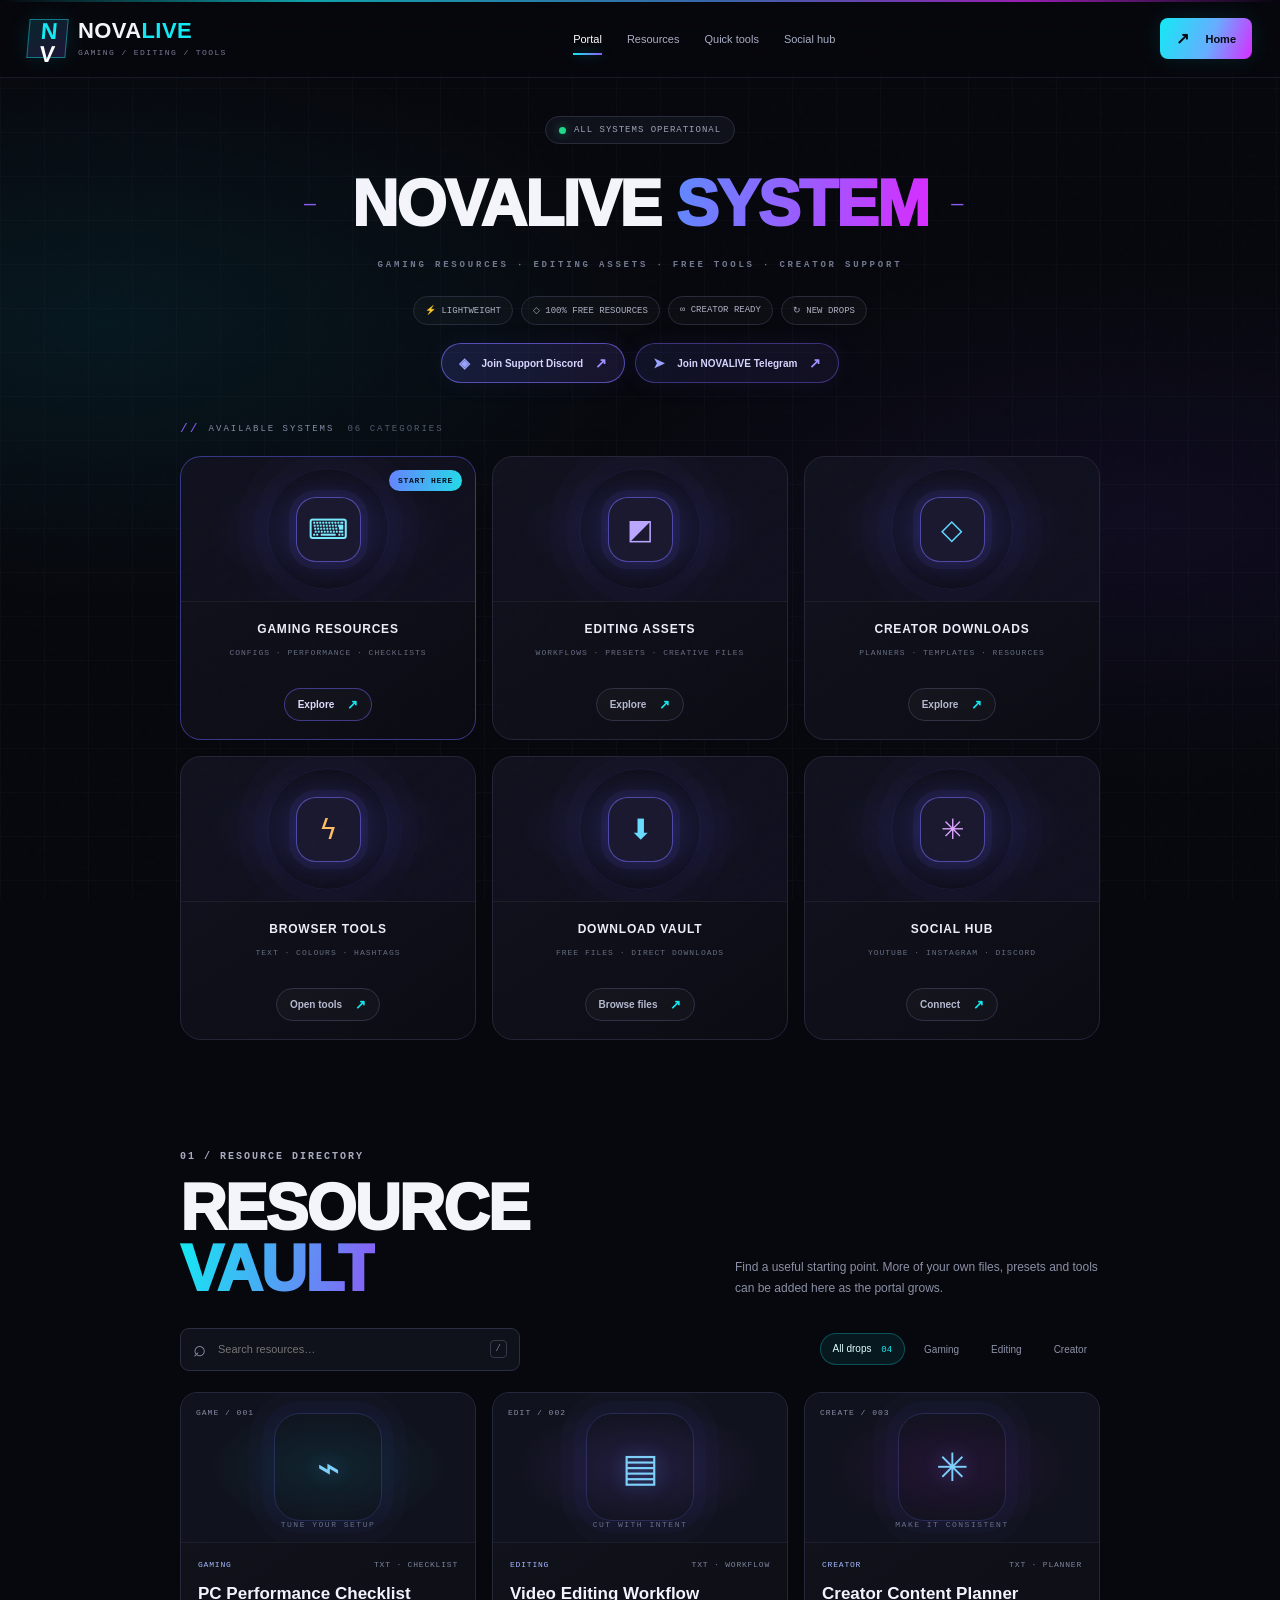
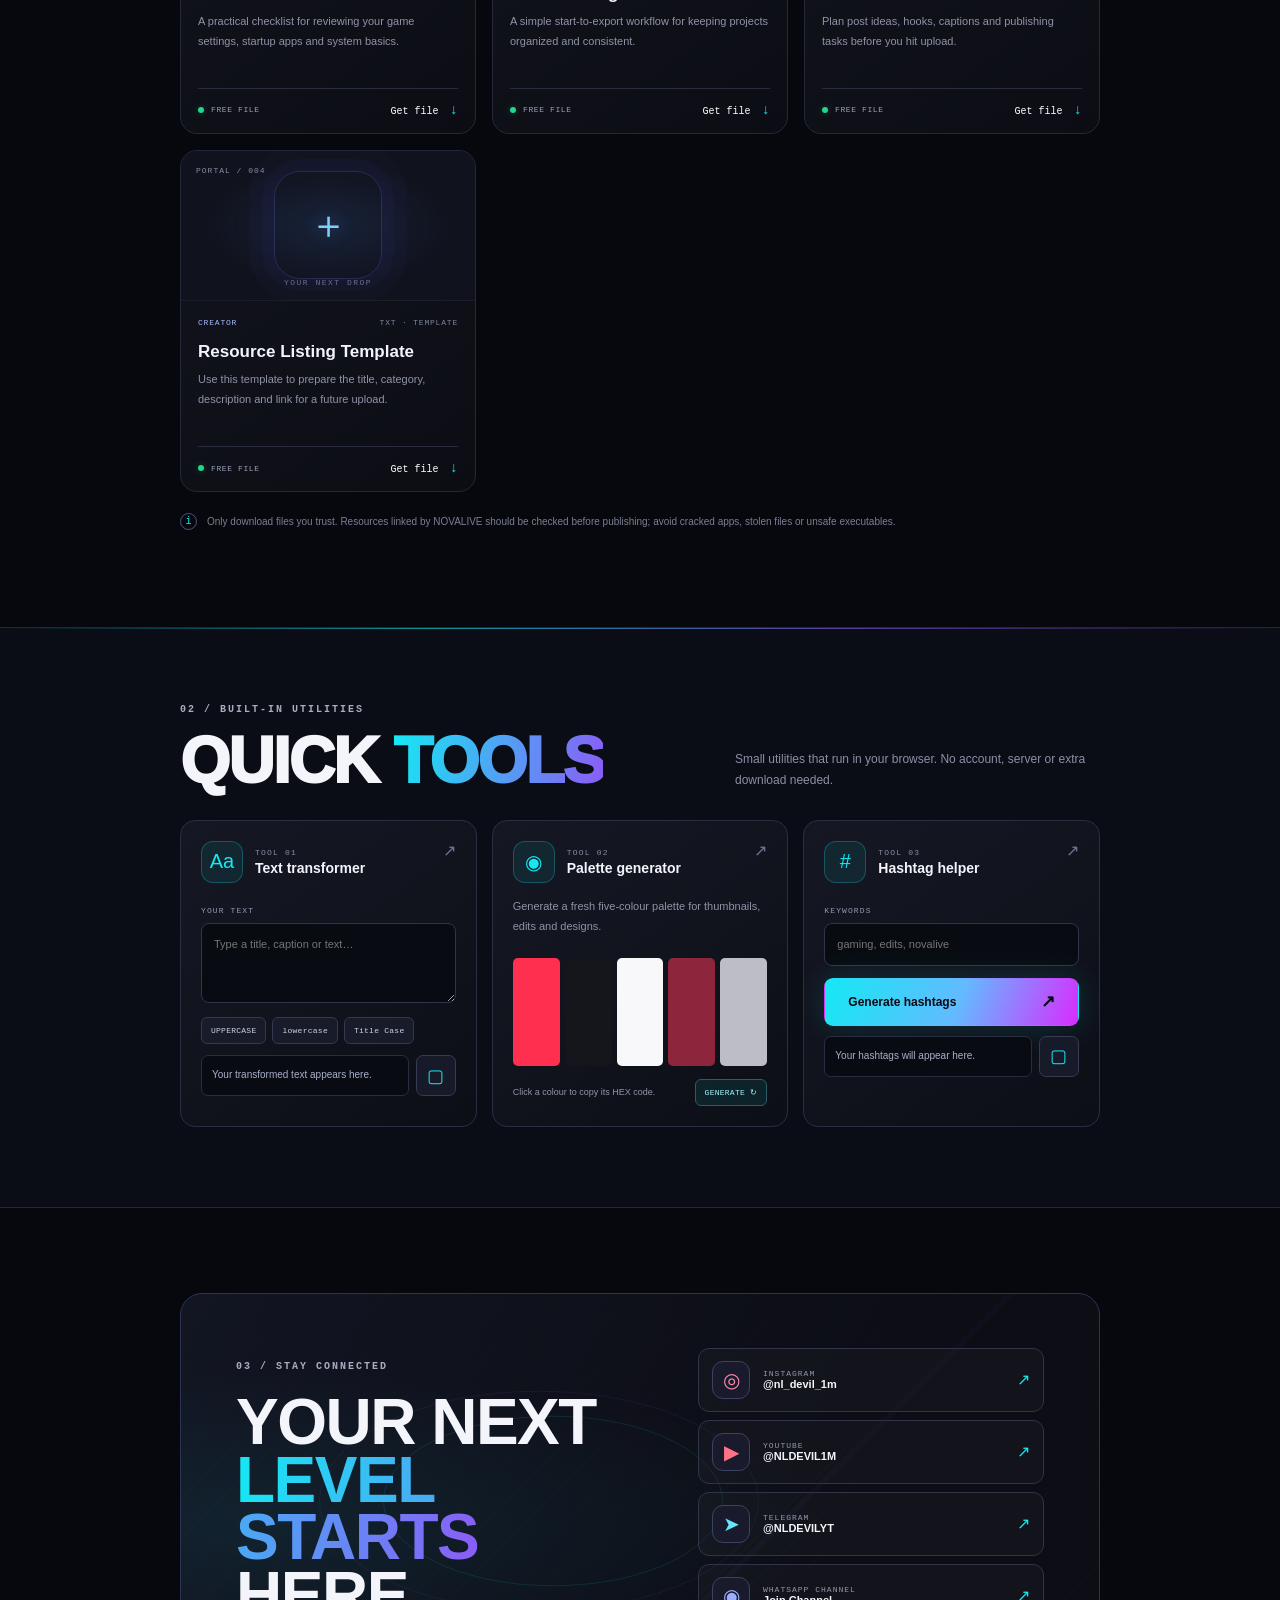
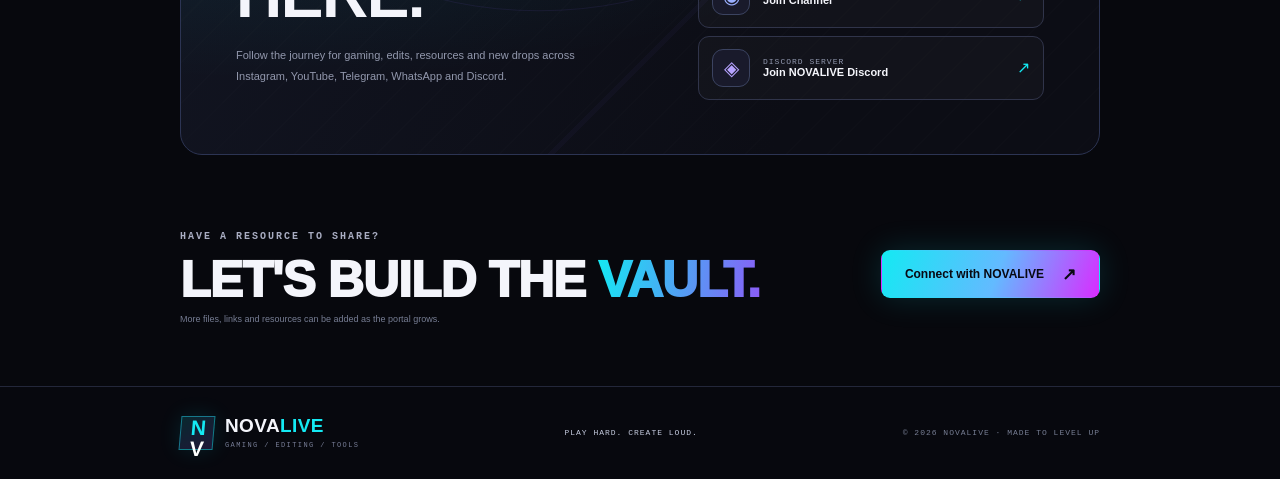
==== commit 1a14ed9e: "Add files via upload" ====
--- a/portal.html
+++ b/portal.html
@@ -30,15 +30,19 @@
   <main>
 
     <section class="systems-section section-wrap" id="systems">
-      <div class="systems-topline"><span class="systems-status"><i></i> PORTAL ONLINE</span><span class="systems-code">NV / SYSTEM DIRECTORY</span></div>
+      <div class="systems-topline"><span class="systems-status"><i></i> ALL SYSTEMS OPERATIONAL</span></div>
       <div class="systems-title-wrap">
         <div class="systems-flourish" aria-hidden="true">—</div>
         <h2>NOVALIVE <span>SYSTEM</span></h2>
         <div class="systems-flourish" aria-hidden="true">—</div>
       </div>
       <p class="systems-subtitle">GAMING RESOURCES · EDITING ASSETS · FREE TOOLS · CREATOR SUPPORT</p>
-      <div class="system-badges"><span>⚡ LIGHTWEIGHT</span><span>◇ FREE RESOURCES</span><span>∞ CREATOR READY</span><span>↻ GROWING LIBRARY</span></div>
-      <div class="system-label"><span>//</span> EXPLORE SECTIONS <small>06 CATEGORIES</small></div>
+      <div class="system-badges"><span>⚡ LIGHTWEIGHT</span><span>◇ 100% FREE RESOURCES</span><span>∞ CREATOR READY</span><span>↻ NEW DROPS</span></div>
+      <div class="systems-community-link">
+        <a class="discord-community-cta" href="https://discord.gg/dGhGznEvpx" target="_blank" rel="noopener noreferrer"><span aria-hidden="true">◈</span> Join Support Discord <b aria-hidden="true">↗</b></a>
+        <a href="https://t.me/NLDEVILYT" target="_blank" rel="noopener noreferrer"><span aria-hidden="true">➤</span> Join NOVALIVE Telegram <b aria-hidden="true">↗</b></a>
+      </div>
+      <div class="system-label"><span>//</span> AVAILABLE SYSTEMS <small>06 CATEGORIES</small></div>
       <div class="systems-grid">
         <a class="system-card system-card-featured" href="#resources" data-filter-link="gaming">
           <span class="system-featured-tag">START HERE</span><div class="system-card-art"><span class="system-icon">⌨</span></div>
@@ -62,7 +66,7 @@
         </a>
         <a class="system-card" href="#socials">
           <div class="system-card-art"><span class="system-icon">✳</span></div>
-          <div class="system-card-info"><h3>SOCIAL HUB</h3><p>YOUTUBE · INSTAGRAM · COMMUNITY</p><span class="system-explore">Connect <b>↗</b></span></div>
+          <div class="system-card-info"><h3>SOCIAL HUB</h3><p>YOUTUBE · INSTAGRAM · DISCORD</p><span class="system-explore">Connect <b>↗</b></span></div>
         </a>
       </div>
     </section>
@@ -139,12 +143,13 @@
     <section class="social-section section-wrap" id="socials">
       <div class="social-panel">
         <div class="social-orbit orbit-one"></div><div class="social-orbit orbit-two"></div>
-        <div class="social-copy"><div class="eyebrow">03 / STAY CONNECTED</div><h2>YOUR NEXT<br><span>LEVEL STARTS</span><br>HERE.</h2><p>Follow the journey for gaming, edits, resources and new drops across Instagram, YouTube, Telegram and WhatsApp.</p></div>
+        <div class="social-copy"><div class="eyebrow">03 / STAY CONNECTED</div><h2>YOUR NEXT<br><span>LEVEL STARTS</span><br>HERE.</h2><p>Follow the journey for gaming, edits, resources and new drops across Instagram, YouTube, Telegram, WhatsApp and Discord.</p></div>
         <div class="social-links" id="socialLinks">
           <a class="social-link" href="https://www.instagram.com/nl_devil_1m/" target="_blank" rel="noopener noreferrer"><span class="social-symbol instagram-symbol">◎</span><span><small>INSTAGRAM</small><strong>@nl_devil_1m</strong></span><span class="social-external">↗</span></a>
           <a class="social-link" href="https://www.youtube.com/@NLDEVIL1M" target="_blank" rel="noopener noreferrer"><span class="social-symbol youtube-symbol">▶</span><span><small>YOUTUBE</small><strong>@NLDEVIL1M</strong></span><span class="social-external">↗</span></a>
           <a class="social-link" href="https://t.me/NLDEVILYT" target="_blank" rel="noopener noreferrer"><span class="social-symbol telegram-symbol">➤</span><span><small>TELEGRAM</small><strong>@NLDEVILYT</strong></span><span class="social-external">↗</span></a>
           <a class="social-link" href="https://whatsapp.com/channel/0029VbDeqkmLo4hifYfKWw1j" target="_blank" rel="noopener noreferrer"><span class="social-symbol whatsapp-symbol">◉</span><span><small>WHATSAPP CHANNEL</small><strong>Join Channel</strong></span><span class="social-external">↗</span></a>
+          <a class="social-link" href="https://discord.gg/dGhGznEvpx" target="_blank" rel="noopener noreferrer"><span class="social-symbol discord-symbol">◈</span><span><small>DISCORD SERVER</small><strong>Join NOVALIVE Discord</strong></span><span class="social-external">↗</span></a>
         </div>
       </div>
     </section>
--- a/style.css
+++ b/style.css
@@ -5,13 +5,13 @@
   --max:920px;--display:'Arial Narrow','Roboto Condensed','Segoe UI',Arial,sans-serif;--body:Inter,'Segoe UI',Arial,sans-serif;--mono:'SFMono-Regular',Consolas,'Liberation Mono',monospace;
 }
 *{box-sizing:border-box}html{scroll-behavior:smooth;scroll-padding-top:90px}body{margin:0;background-color:var(--bg);background-image:linear-gradient(rgba(115,130,190,.035) 1px,transparent 1px),linear-gradient(90deg,rgba(115,130,190,.035) 1px,transparent 1px),radial-gradient(ellipse at 8% 36%,rgba(0,214,255,.08),transparent 34%),radial-gradient(ellipse at 89% 58%,rgba(115,64,255,.08),transparent 36%);background-size:44px 44px,44px 44px,auto,auto;background-attachment:fixed;color:var(--text);font-family:var(--body);overflow-x:hidden;position:relative}
-body:before,body:after{content:none}
+body:before{content:none}body:after{content:"";position:fixed;left:0;right:0;top:0;height:2px;z-index:30;pointer-events:none;background:linear-gradient(90deg,transparent 0%,rgba(20,233,243,.9) 24%,rgba(85,154,255,.85) 56%,rgba(217,44,255,.9) 80%,transparent 100%);opacity:.76}
 a{color:inherit;text-decoration:none}button,input,textarea{font:inherit}button,a{-webkit-tap-highlight-color:transparent}button{color:inherit}::selection{background:rgba(20,233,243,.32);color:white}.noise{position:fixed;inset:0;opacity:.025;pointer-events:none;z-index:10;background-image:url("data:image/svg+xml,%3Csvg viewBox='0 0 180 180' xmlns='http://www.w3.org/2000/svg'%3E%3Cfilter id='n'%3E%3CfeTurbulence type='fractalNoise' baseFrequency='.8' numOctaves='3' stitchTiles='stitch'/%3E%3C/filter%3E%3Crect width='100%25' height='100%25' filter='url(%23n)' opacity='.45'/%3E%3C/svg%3E")}
 .section-wrap{width:min(var(--max),calc(100% - 56px));margin-inline:auto}
-.site-header{height:78px;padding:0 max(28px,calc((100% - 1340px)/2));display:flex;align-items:center;gap:30px;position:sticky;top:0;z-index:20;background:rgba(7,8,13,.87);backdrop-filter:blur(20px);border-bottom:1px solid rgba(130,143,198,.15)}.brand{display:flex;align-items:center;gap:11px;min-width:220px}.brand-mark{width:39px;height:39px;display:grid;place-items:center;background:linear-gradient(145deg,rgba(20,233,243,.14),rgba(139,92,246,.18));border:1px solid rgba(20,233,243,.45);box-shadow:0 0 22px rgba(20,233,243,.12);font:800 23px/1 var(--display);letter-spacing:-2px;color:var(--cyan);transform:skew(-5deg)}.brand-mark span{color:#fff}.brand-word{font:900 22px/1 var(--display);letter-spacing:.4px}.brand-word>span{color:var(--cyan)}.brand-word small{display:block;margin-top:6px;color:#777d96;font:8px/1.2 var(--mono);letter-spacing:1.4px}.main-nav{display:flex;align-items:center;justify-content:center;gap:25px;margin-inline:auto}.nav-link{font-size:11px;color:#a9aec3;position:relative;padding:30px 0;transition:color .2s}.nav-link:hover,.nav-link.active{color:white}.nav-link.active:after{content:"";position:absolute;bottom:0;left:0;right:0;height:2px;background:linear-gradient(90deg,var(--cyan),var(--purple));box-shadow:0 0 12px rgba(20,233,243,.4)}.header-cta{display:flex;align-items:center;gap:16px;background:linear-gradient(110deg,var(--cyan),#67adff 55%,var(--magenta));color:#060911;padding:11px 16px;border-radius:8px;font-size:11px;font-weight:800;box-shadow:0 0 25px rgba(20,233,243,.11);white-space:nowrap}.header-cta span{font-size:16px}.menu-toggle{display:none;background:#11131d;border:1px solid var(--line-bright);border-radius:8px}
+.site-header{height:78px;padding:0 max(28px,calc((100% - 1340px)/2));display:flex;align-items:center;gap:30px;position:sticky;top:0;z-index:20;background:rgba(7,8,13,.87);backdrop-filter:blur(20px);border-bottom:1px solid rgba(130,143,198,.15)}.brand{display:flex;align-items:center;gap:11px;min-width:220px}.brand-mark{width:39px;height:39px;display:grid;place-items:center;background:linear-gradient(145deg,rgba(20,233,243,.14),rgba(139,92,246,.18));border:1px solid rgba(20,233,243,.45);box-shadow:0 0 22px rgba(20,233,243,.12);font:800 23px/1 var(--display);letter-spacing:-2px;color:var(--cyan);transform:skew(-5deg)}.brand-mark span{color:#fff}.brand-word{font:900 22px/1 var(--display);letter-spacing:.4px}.brand-word>span{color:var(--cyan)}.brand-word small{display:block;margin-top:6px;color:#777d96;font:8px/1.2 var(--mono);letter-spacing:1.4px}.main-nav{display:flex;align-items:center;justify-content:center;gap:25px;margin-inline:auto}.nav-link{font-size:11px;color:#a9aec3;position:relative;padding:11px 0;transition:color .2s}.nav-link:hover,.nav-link.active{color:white}.nav-link.active:after{content:"";position:absolute;bottom:1px;left:0;right:0;height:2px;background:linear-gradient(90deg,var(--cyan),var(--purple));box-shadow:0 0 12px rgba(20,233,243,.4)}.header-cta{display:flex;align-items:center;gap:16px;background:linear-gradient(110deg,var(--cyan),#67adff 55%,var(--magenta));color:#060911;padding:11px 16px;border-radius:8px;font-size:11px;font-weight:800;box-shadow:0 0 25px rgba(20,233,243,.11);white-space:nowrap}.header-cta span{font-size:16px}.menu-toggle{display:none;background:#11131d;border:1px solid var(--line-bright);border-radius:8px}
 .hero{min-height:615px;display:flex;flex-direction:column;align-items:center;justify-content:center;position:relative;text-align:center;padding-top:68px;padding-bottom:80px}.hero:before{content:"";position:absolute;width:min(690px,95vw);height:360px;top:105px;left:50%;transform:translateX(-50%);background:radial-gradient(ellipse,rgba(40,89,255,.11),rgba(14,222,245,.045) 42%,transparent 72%);filter:blur(15px);pointer-events:none}.hero-copy{position:relative;z-index:1;max-width:870px}.eyebrow{font:800 10px/1.3 var(--mono);letter-spacing:2px;color:#a9adc2;text-transform:uppercase}.hero-eyebrow{display:inline-flex;align-items:center;gap:11px;border:1px solid rgba(20,233,243,.42);background:rgba(0,210,224,.055);color:var(--cyan);border-radius:999px;padding:10px 17px;box-shadow:0 0 25px rgba(0,220,240,.10);font-size:9px;letter-spacing:1.9px}.status-dot{width:6px;height:6px;border-radius:50%;background:var(--cyan);box-shadow:0 0 10px var(--cyan);display:inline-block}.status-dot-end{opacity:.65}.hero h1{font:950 clamp(68px,10vw,132px)/.88 var(--display);letter-spacing:-5px;margin:42px 0 18px;text-transform:uppercase;text-shadow:0 0 36px rgba(255,255,255,.035)}.hero h1 span{display:inline-block;background:linear-gradient(105deg,#5d7dff 8%,#ad45ff 88%);-webkit-background-clip:text;background-clip:text;color:transparent;text-shadow:none}.hero-subtitle{font:800 11px/1.5 var(--mono);letter-spacing:4px;color:#aeb3ca}.hero-subtitle b{color:var(--cyan);padding:0 5px}.hero-lede{max-width:660px;margin:24px auto 0;color:#9c9fb0;font-size:15px;line-height:1.85}.hero-badges{display:flex;justify-content:center;flex-wrap:wrap;gap:8px;margin:22px auto 0}.hero-badges span,.system-badges span{border:1px solid #282b3b;border-radius:999px;padding:8px 13px;background:rgba(255,255,255,.025);color:#adb1c4;font-size:10px;white-space:nowrap}.hero-actions{display:flex;justify-content:center;gap:12px;flex-wrap:wrap;margin-top:30px}.button{display:inline-flex;align-items:center;justify-content:center;gap:18px;min-height:48px;padding:0 23px;border:1px solid transparent;border-radius:9px;font-size:12px;font-weight:800;cursor:pointer;transition:transform .2s,border-color .2s,box-shadow .2s}.button:hover{transform:translateY(-2px)}.button span{font-size:17px}.button-primary{background:linear-gradient(110deg,var(--cyan),#63baff 53%,var(--magenta));color:#080912;box-shadow:0 0 32px rgba(20,233,243,.15)}.button-primary:hover{box-shadow:0 0 36px rgba(139,92,246,.25)}.button-ghost{background:rgba(255,255,255,.025);border-color:#2b2d3b;color:#d7d9e7}.button-ghost:hover{border-color:rgba(20,233,243,.4)}.hero-footnote{margin-top:30px;color:#777c91;font:9px var(--mono);letter-spacing:1.2px}.tiny-cross{color:var(--cyan);margin-right:7px}.hero-footnote strong{color:#e8e9f3}.hero-index{position:absolute;bottom:25px;left:0;right:0;display:flex;align-items:center;justify-content:center;gap:12px;color:#5b6075;font:9px var(--mono);letter-spacing:1.5px}.hero-index>span:first-child{color:var(--cyan)}.index-line{height:1px;width:46px;background:linear-gradient(90deg,var(--cyan),transparent)}
 .ticker{height:45px;overflow:hidden;border-top:1px solid rgba(117,135,198,.16);border-bottom:1px solid rgba(117,135,198,.16);background:rgba(13,15,24,.72);display:flex;align-items:center;justify-content:center;gap:32px;color:#7d849f;font:9px var(--mono);letter-spacing:2.2px}.ticker-track{display:flex;align-items:center;justify-content:center;gap:28px;white-space:nowrap}.ticker-track b{font-size:12px;color:var(--cyan);font-weight:400}
-.systems-section{padding-top:38px;padding-bottom:70px}.systems-topline{display:flex;align-items:center;justify-content:space-between;gap:20px}.systems-status{display:inline-flex;align-items:center;gap:8px;border:1px solid #282b3a;border-radius:999px;padding:8px 13px;background:#10121b;color:#9ca3b7;font:9px var(--mono);letter-spacing:1px}.systems-status i{display:block;width:7px;height:7px;border-radius:50%;background:var(--green);box-shadow:0 0 10px rgba(32,216,138,.5)}.systems-code{color:#666d84;font:9px var(--mono);letter-spacing:1.5px}.systems-title-wrap{display:flex;align-items:center;justify-content:center;gap:23px;margin-top:28px}.systems-title-wrap h2{margin:0;font:950 clamp(36px,5vw,66px)/1 var(--display);letter-spacing:-1.8px;text-align:center}.systems-title-wrap h2 span{background:linear-gradient(100deg,#5e8bff,var(--magenta));-webkit-background-clip:text;background-clip:text;color:transparent}.systems-flourish{color:var(--purple);font:20px var(--mono);width:25px;overflow:hidden}.systems-subtitle{text-align:center;margin:21px 0 0;color:#727990;font:800 9px var(--mono);letter-spacing:2.8px;line-height:1.9}.system-badges{display:flex;justify-content:center;gap:8px;flex-wrap:wrap;margin-top:22px}.system-badges span{font:9px var(--mono);padding:8px 11px}.system-label{display:flex;align-items:center;gap:9px;margin:52px 0 20px;color:#858ba4;font:9px var(--mono);letter-spacing:2px}.system-label>span{color:var(--purple);font-size:13px}.system-label small{margin-left:4px;color:#545b70;font-size:9px}.systems-grid{display:grid;grid-template-columns:repeat(3,minmax(0,1fr));gap:16px}.system-card{position:relative;display:flex;flex-direction:column;border-radius:21px;overflow:hidden;min-width:0;background:linear-gradient(145deg,rgba(19,20,33,.95),rgba(11,12,19,.98));border:1px solid #242637;transition:transform .22s,border-color .22s,box-shadow .22s}.system-card:hover{transform:translateY(-4px);border-color:rgba(112,99,255,.65);box-shadow:0 12px 35px rgba(3,3,9,.35),0 0 30px rgba(92,74,255,.08)}.system-card-featured{border-color:rgba(101,100,255,.48)}.system-featured-tag{position:absolute;right:13px;top:13px;z-index:1;padding:6px 9px;border-radius:999px;background:linear-gradient(100deg,#6683ff,#24dbe7);color:#09101b;font:900 8px var(--mono);letter-spacing:.7px}.system-card-art{height:145px;display:grid;place-items:center;position:relative;overflow:hidden;border-bottom:1px solid rgba(255,255,255,.055);background:radial-gradient(ellipse at center,rgba(74,75,204,.16),transparent 57%),linear-gradient(145deg,rgba(15,16,28,.3),rgba(18,17,35,.75))}.system-card-art:before{content:"";position:absolute;width:120px;height:120px;border-radius:50%;border:1px solid rgba(111,102,255,.10);box-shadow:0 0 0 14px rgba(92,78,255,.025),0 0 0 30px rgba(92,78,255,.02)}.system-icon{width:65px;height:65px;display:grid;place-items:center;border-radius:20px;background:#1a1930;border:1px solid rgba(118,110,255,.58);box-shadow:0 0 0 7px rgba(112,99,255,.07),0 0 28px rgba(104,86,255,.17);font-size:28px;color:#79e9fb;position:relative}.system-card:nth-child(2) .system-icon{color:#bba7ff}.system-card:nth-child(3) .system-icon{color:#62d8ff}.system-card:nth-child(4) .system-icon{color:#ffbd65}.system-card:nth-child(5) .system-icon{color:#69dcff}.system-card:nth-child(6) .system-icon{color:#dda5ff}.system-card-info{padding:20px 17px 18px;text-align:center;display:flex;flex-direction:column;align-items:center;flex:1}.system-card-info h3{margin:0;color:#ebedf9;font:900 12px var(--display);letter-spacing:.8px}.system-card-info p{margin:10px 0 16px;color:#666d82;font:8px var(--mono);letter-spacing:1px;line-height:1.7;min-height:26px}.system-explore{display:inline-flex;align-items:center;justify-content:center;gap:13px;margin-top:auto;border:1px solid #303246;background:rgba(255,255,255,.025);border-radius:999px;padding:8px 13px;color:#b5bad0;font-size:10px;font-weight:700}.system-explore b{color:var(--cyan);font-size:13px}.system-card:hover .system-explore{border-color:#6b61d2;color:white}.system-card-featured .system-explore{border-color:rgba(116,104,255,.48);color:#dedbff}
+.systems-section{padding-top:38px;padding-bottom:70px}.systems-topline{display:flex;align-items:center;justify-content:center;gap:20px}.systems-status{display:inline-flex;align-items:center;gap:8px;border:1px solid #282b3a;border-radius:999px;padding:8px 13px;background:#10121b;color:#9ca3b7;font:9px var(--mono);letter-spacing:1px}.systems-status i{display:block;width:7px;height:7px;border-radius:50%;background:var(--green);box-shadow:0 0 10px rgba(32,216,138,.5)}.systems-code{color:#666d84;font:9px var(--mono);letter-spacing:1.5px}.systems-title-wrap{display:flex;align-items:center;justify-content:center;gap:23px;margin-top:28px}.systems-title-wrap h2{margin:0;font:950 clamp(36px,5vw,66px)/1 var(--display);letter-spacing:-1.8px;text-align:center}.systems-title-wrap h2 span{background:linear-gradient(100deg,#5e8bff,var(--magenta));-webkit-background-clip:text;background-clip:text;color:transparent}.systems-flourish{color:var(--purple);font:20px var(--mono);width:25px;overflow:hidden}.systems-subtitle{text-align:center;margin:21px 0 0;color:#727990;font:800 9px var(--mono);letter-spacing:2.8px;line-height:1.9}.system-badges{display:flex;justify-content:center;gap:8px;flex-wrap:wrap;margin-top:22px}.system-badges span{font:9px var(--mono);padding:8px 11px}.systems-community-link{display:flex;justify-content:center;gap:10px;flex-wrap:wrap;margin-top:18px}.systems-community-link a{display:inline-flex;align-items:center;gap:12px;border:1px solid rgba(125,103,255,.4);background:linear-gradient(100deg,rgba(92,104,255,.11),rgba(139,92,246,.08));color:#d4d4ff;border-radius:999px;padding:11px 17px;font-size:10px;font-weight:750;box-shadow:0 0 24px rgba(115,91,255,.08);transition:transform .2s,border-color .2s,box-shadow .2s}.systems-community-link a:hover{transform:translateY(-2px);border-color:rgba(125,103,255,.75);box-shadow:0 0 28px rgba(115,91,255,.16)}.systems-community-link a>span{color:#9ba5ff;font-size:14px}.systems-community-link a.discord-community-cta{border-color:rgba(124,111,255,.62);background:linear-gradient(100deg,rgba(88,101,242,.18),rgba(139,92,246,.13));color:#dad6ff}.systems-community-link a.discord-community-cta:hover{border-color:rgba(151,137,255,.9);box-shadow:0 0 28px rgba(115,91,255,.2)}.systems-community-link a>b{color:#9f93ff;font-size:14px}.system-label{display:flex;align-items:center;gap:9px;margin:38px 0 20px;color:#858ba4;font:9px var(--mono);letter-spacing:2px}.system-label>span{color:var(--purple);font-size:13px}.system-label small{margin-left:4px;color:#545b70;font-size:9px}.systems-grid{display:grid;grid-template-columns:repeat(3,minmax(0,1fr));gap:16px}.system-card{position:relative;display:flex;flex-direction:column;border-radius:21px;overflow:hidden;min-width:0;background:linear-gradient(145deg,rgba(19,20,33,.95),rgba(11,12,19,.98));border:1px solid #242637;transition:transform .22s,border-color .22s,box-shadow .22s}.system-card:hover{transform:translateY(-4px);border-color:rgba(112,99,255,.65);box-shadow:0 12px 35px rgba(3,3,9,.35),0 0 30px rgba(92,74,255,.08)}.system-card-featured{border-color:rgba(101,100,255,.48)}.system-featured-tag{position:absolute;right:13px;top:13px;z-index:1;padding:6px 9px;border-radius:999px;background:linear-gradient(100deg,#6683ff,#24dbe7);color:#09101b;font:900 8px var(--mono);letter-spacing:.7px}.system-card-art{height:145px;display:grid;place-items:center;position:relative;overflow:hidden;border-bottom:1px solid rgba(255,255,255,.055);background:radial-gradient(ellipse at center,rgba(74,75,204,.16),transparent 57%),linear-gradient(145deg,rgba(15,16,28,.3),rgba(18,17,35,.75))}.system-card-art:before{content:"";position:absolute;width:120px;height:120px;border-radius:50%;border:1px solid rgba(111,102,255,.10);box-shadow:0 0 0 14px rgba(92,78,255,.025),0 0 0 30px rgba(92,78,255,.02)}.system-icon{width:65px;height:65px;display:grid;place-items:center;border-radius:20px;background:#1a1930;border:1px solid rgba(118,110,255,.58);box-shadow:0 0 0 7px rgba(112,99,255,.07),0 0 28px rgba(104,86,255,.17);font-size:28px;color:#79e9fb;position:relative}.system-card:nth-child(2) .system-icon{color:#bba7ff}.system-card:nth-child(3) .system-icon{color:#62d8ff}.system-card:nth-child(4) .system-icon{color:#ffbd65}.system-card:nth-child(5) .system-icon{color:#69dcff}.system-card:nth-child(6) .system-icon{color:#dda5ff}.system-card-info{padding:20px 17px 18px;text-align:center;display:flex;flex-direction:column;align-items:center;flex:1}.system-card-info h3{margin:0;color:#ebedf9;font:900 12px var(--display);letter-spacing:.8px}.system-card-info p{margin:10px 0 16px;color:#666d82;font:8px var(--mono);letter-spacing:1px;line-height:1.7;min-height:26px}.system-explore{display:inline-flex;align-items:center;justify-content:center;gap:13px;margin-top:auto;border:1px solid #303246;background:rgba(255,255,255,.025);border-radius:999px;padding:8px 13px;color:#b5bad0;font-size:10px;font-weight:700}.system-explore b{color:var(--cyan);font-size:13px}.system-card:hover .system-explore{border-color:#6b61d2;color:white}.system-card-featured .system-explore{border-color:rgba(116,104,255,.48);color:#dedbff}
 .resources-section{padding-top:40px;padding-bottom:30px}.section-heading{display:flex;align-items:end;justify-content:space-between;gap:35px;margin-bottom:28px}.section-heading h2{font:950 clamp(43px,5vw,65px)/.95 var(--display);letter-spacing:-1.8px;margin:15px 0 0}.section-heading h2 span{background:linear-gradient(100deg,var(--cyan),var(--purple));-webkit-background-clip:text;background-clip:text;color:transparent}.section-heading>p{max-width:365px;margin:0;color:#8b90a5;font-size:12px;line-height:1.8}.resource-controls{display:flex;justify-content:space-between;align-items:center;gap:20px;margin-bottom:21px}.search-box{flex:0 1 340px;display:flex;align-items:center;gap:10px;border:1px solid #2b2e40;background:#10121b;border-radius:9px;padding:0 12px;min-height:43px;color:#868da8}.search-box>span{font-size:22px}.search-box input{width:100%;background:transparent;border:0;outline:0;color:white;font-size:11px;min-width:0}.search-box kbd{font:9px var(--mono);border:1px solid #34384c;border-radius:4px;padding:3px 5px;color:#777f99}.filter-row{display:flex;gap:6px;flex-wrap:wrap}.filter-btn{cursor:pointer;border:1px solid transparent;border-radius:999px;background:transparent;color:#8c92a7;padding:9px 12px;font-size:10px;transition:.2s}.filter-btn:hover,.filter-btn.selected{background:rgba(20,233,243,.07);border-color:rgba(20,233,243,.28);color:#dffcff}.filter-btn span{margin-left:7px;color:var(--cyan);font:9px var(--mono)}.resource-grid{display:grid;grid-template-columns:repeat(3,minmax(0,1fr));gap:16px}.resource-card{min-width:0;display:flex;flex-direction:column;background:linear-gradient(145deg,#12141d,#0c0d14);border:1px solid #25283a;border-radius:17px;overflow:hidden;transition:transform .2s,border-color .2s,box-shadow .2s}.resource-card:hover{transform:translateY(-3px);border-color:#5149a0;box-shadow:0 14px 30px rgba(0,0,0,.25)}.resource-card[hidden]{display:none}.card-visual{height:150px;position:relative;display:flex;align-items:center;justify-content:center;overflow:hidden;border-bottom:1px solid rgba(255,255,255,.05);background:radial-gradient(ellipse at center,rgba(47,116,218,.13),transparent 60%),#10121d}.card-visual:before{content:"";width:106px;height:106px;border:1px solid rgba(103,121,255,.23);border-radius:26px;position:absolute;box-shadow:0 0 0 12px rgba(102,102,255,.035),0 0 0 25px rgba(102,102,255,.022)}.visual-gaming{background:radial-gradient(ellipse at center,rgba(20,233,243,.09),transparent 60%),#10121d}.visual-editing{background:radial-gradient(ellipse at center,rgba(139,92,246,.16),transparent 60%),#10121d}.visual-creator{background:radial-gradient(ellipse at center,rgba(217,44,255,.1),transparent 60%),#10121d}.visual-template{background:radial-gradient(ellipse at center,rgba(85,154,255,.12),transparent 60%),#10121d}.visual-chip{position:absolute;top:15px;left:15px;color:#878da7;font:8px var(--mono);letter-spacing:1px}.visual-icon{font-size:39px;color:#7ecffa;text-shadow:0 0 20px rgba(86,156,255,.4);z-index:1}.visual-caption{position:absolute;bottom:13px;color:#686f87;font:8px var(--mono);letter-spacing:1.5px}.card-content{display:flex;flex-direction:column;flex:1;padding:17px 17px 15px}.card-meta{display:flex;justify-content:space-between;gap:8px;align-items:center;color:#7c849d;font:8px var(--mono);letter-spacing:.8px}.card-meta span:first-child{color:#a5b9ff}.card-content h3{font:850 17px/1.25 var(--display);margin:14px 0 8px;color:#f2f3fc}.card-content p{font-size:11px;line-height:1.8;color:#8e93a8;min-height:58px;margin:0 0 18px}.card-bottom{display:flex;align-items:center;justify-content:space-between;border-top:1px solid #292c3e;padding-top:13px;gap:7px;margin-top:auto}.free-label{display:flex;align-items:center;gap:7px;font:8px var(--mono);letter-spacing:.6px;color:#9ba2ba;white-space:nowrap}.free-label i{width:6px;height:6px;border-radius:50%;background:var(--green);box-shadow:0 0 8px rgba(32,216,138,.3)}.text-link{font:10px var(--mono);white-space:nowrap;color:white}.text-link span{color:var(--cyan);font-size:14px;margin-left:5px}.text-link:hover{color:var(--cyan)}.empty-state{padding:35px;text-align:center;border:1px dashed #3a3d53;border-radius:12px;color:#979db2;font-size:12px}.resource-note{display:flex;gap:10px;align-items:flex-start;margin:21px 0 67px;color:#797f95;font-size:10px;line-height:1.7}.note-icon{flex:0 0 17px;width:17px;height:17px;border:1px solid #4d5480;color:var(--cyan);border-radius:50%;display:grid;place-items:center;font:10px var(--mono)}
 .tools-section{background:rgba(12,14,23,.8);border-top:1px solid #23273a;border-bottom:1px solid #23273a;padding:75px 0 80px;position:relative}.tools-section:before{content:"";position:absolute;top:0;left:0;right:0;height:1px;background:linear-gradient(90deg,transparent,var(--cyan),var(--purple),transparent);opacity:.6}.tools-section .section-heading{margin-bottom:28px}.tools-grid{display:grid;grid-template-columns:repeat(3,minmax(0,1fr));gap:15px}.tool-panel{background:linear-gradient(145deg,#151723,#0d0f17);border:1px solid #2b2e43;border-radius:15px;padding:20px;min-width:0}.tool-heading{display:flex;align-items:center;gap:12px;margin-bottom:23px}.tool-icon{width:42px;height:42px;display:grid;place-items:center;background:rgba(20,233,243,.08);border:1px solid rgba(20,233,243,.25);border-radius:12px;color:var(--cyan);font:20px var(--display)}.tool-number{display:block;color:#858ca6;font:8px var(--mono);letter-spacing:1.2px}.tool-heading h3{font-size:14px;margin:3px 0 0}.tool-arrow{margin-left:auto;align-self:flex-start;color:#6f7692}.field-label{display:block;font:8px var(--mono);letter-spacing:1.1px;color:#9299b2;margin-bottom:8px}.tool-panel textarea,.tool-panel input{width:100%;resize:vertical;background:#090b12;color:#f5f7ff;border:1px solid #303449;padding:11px 12px;outline:0;font-size:11px;line-height:1.7;border-radius:8px}.tool-panel textarea:focus,.tool-panel input:focus{border-color:var(--cyan)}.tool-actions{display:flex;gap:6px;flex-wrap:wrap;margin-top:10px}.mini-btn{background:#181b29;border:1px solid #353950;color:#cfd3e5;padding:8px 9px;font:8px var(--mono);letter-spacing:.25px;border-radius:6px;cursor:pointer;transition:.2s}.mini-btn:hover{border-color:var(--cyan);color:#fff}.mini-btn-hot{background:rgba(20,233,243,.08);border-color:#285d6a;color:#a5f7ff}.tool-result-row{display:flex;gap:7px;align-items:stretch;margin-top:11px}.tool-result{background:#090b12;border:1px solid #292d40;border-radius:7px;padding:10px;min-height:41px;flex:1;min-width:0;font-size:10px;line-height:1.7;color:#a9b0c8;overflow-wrap:anywhere}.copy-btn{width:40px;flex:0 0 40px;background:#171a28;border:1px solid #363a52;border-radius:7px;color:var(--cyan);cursor:pointer;font-size:18px}.copy-btn:hover{border-color:var(--cyan)}.tool-description{font-size:11px;line-height:1.8;color:#8d93a8;margin:-9px 0 21px}.palette-swatches{height:108px;display:grid;grid-template-columns:repeat(5,1fr);gap:5px}.swatch{position:relative;border:0;border-radius:5px;padding:0;background:var(--swatch);cursor:pointer;min-width:0;overflow:hidden}.swatch span{position:absolute;bottom:0;left:0;right:0;text-align:center;background:rgba(0,0,0,.68);color:#fff;padding:5px 1px;font:7px var(--mono);opacity:0;transition:opacity .15s}.swatch:hover span,.swatch:focus-visible span{opacity:1}.palette-footer{display:flex;justify-content:space-between;align-items:center;gap:8px;margin-top:13px}.palette-footer>span{font-size:9px;color:#8f95aa}.full-button{width:100%;margin-top:12px;justify-content:space-between}.hashtag-output-row{margin-top:10px}
 .social-section{padding-top:85px;padding-bottom:70px}.social-panel{position:relative;display:grid;grid-template-columns:1fr .85fr;gap:55px;align-items:center;overflow:hidden;border:1px solid #2c3453;border-radius:22px;background:radial-gradient(ellipse at 10% 50%,rgba(20,233,243,.07),transparent 48%),linear-gradient(110deg,#121522,#0c0d15 70%);padding:54px 55px}.social-panel:before{content:"";position:absolute;inset:0;opacity:.45;background:linear-gradient(135deg,transparent 0 60%,rgba(133,105,255,.08) 60% 60.5%,transparent 60.5%),repeating-linear-gradient(135deg,transparent 0 27px,rgba(255,255,255,.018) 28px 29px)}.social-orbit{position:absolute;border:1px solid rgba(20,233,243,.15);border-radius:50%;width:340px;height:340px;left:22%;top:45%;transform:translateY(-50%) scaleY(.5);pointer-events:none}.orbit-two{width:440px;height:440px;left:15%;border-color:rgba(137,96,255,.12)}.social-copy,.social-links{z-index:1;position:relative}.social-copy h2{font:950 clamp(43px,5vw,66px)/.9 var(--display);font-weight:900;letter-spacing:-1.5px;margin:21px 0}.social-copy h2 span{background:linear-gradient(100deg,var(--cyan),var(--purple));-webkit-background-clip:text;background-clip:text;color:transparent}.social-copy p{max-width:340px;font-size:11px;color:#9298ad;line-height:1.9;margin:0}.social-links{display:grid;gap:8px}.social-link{display:flex;align-items:center;text-align:left;gap:13px;width:100%;padding:12px 13px;background:rgba(255,255,255,.025);border:1px solid #30344a;border-radius:11px;transition:.2s;min-width:0}.social-link:hover{background:rgba(20,233,243,.05);border-color:rgba(20,233,243,.4)}.whatsapp-symbol{color:#29dd83}.social-symbol{width:38px;height:38px;display:grid;place-items:center;border:1px solid #3b4360;background:#191a2b;border-radius:11px;font-size:20px;color:#9aafff;flex:0 0 38px}.instagram-symbol{color:#fb8cae}.youtube-symbol{color:#ff7288}.discord-symbol{color:#b6a3ff}.telegram-symbol{color:#69e5fa}.social-link>span:nth-child(2){display:flex;flex-direction:column;min-width:0}.social-link small{font:8px var(--mono);letter-spacing:1px;color:#9299b0}.social-link strong{font-size:11px;white-space:nowrap;overflow:hidden;text-overflow:ellipsis;font-weight:700}.social-external{margin-left:auto;color:var(--cyan);font-size:16px}.social-placeholder{cursor:pointer;color:inherit;font-family:inherit}.join-strip{padding:0 0 62px;display:grid;grid-template-columns:1fr auto;align-items:center;column-gap:25px}.join-strip h2{font:950 clamp(35px,4vw,50px)/1 var(--display);letter-spacing:-1px;margin:12px 0 0}.join-strip h2 span{background:linear-gradient(100deg,var(--cyan),var(--purple));-webkit-background-clip:text;background-clip:text;color:transparent}.join-strip .button{grid-column:2;grid-row:1 / span 2}.join-note{grid-column:1;color:#777e94;font-size:9px;margin:9px 0 0}.join-note code{color:#b2b8d0}.site-footer{min-height:93px;border-top:1px solid #23273a;padding:20px max(26px,calc((100% - var(--max))/2));display:flex;align-items:center;justify-content:space-between;gap:25px;background:rgba(8,9,14,.65)}.footer-brand{min-width:0}.footer-brand .brand-mark{width:34px;height:34px;font-size:21px}.footer-brand .brand-word{font-size:19px}.footer-brand .brand-word small{font-size:7px}.footer-middle,.footer-right{font:8px var(--mono);letter-spacing:1px;color:#777e94}.footer-middle{color:#c6cce0}.toast{position:fixed;bottom:22px;left:50%;transform:translate(-50%,20px);z-index:50;background:#e9fbff;color:#10111b;padding:11px 16px;font-size:11px;box-shadow:0 8px 30px #0007;opacity:0;pointer-events:none;transition:.25s;max-width:calc(100% - 32px);text-align:center;border-radius:8px}.toast.show{opacity:1;transform:translate(-50%,0)}.full-button:focus-visible,.button:focus-visible,button:focus-visible,a:focus-visible,input:focus-visible,textarea:focus-visible{outline:2px solid var(--cyan);outline-offset:3px}
